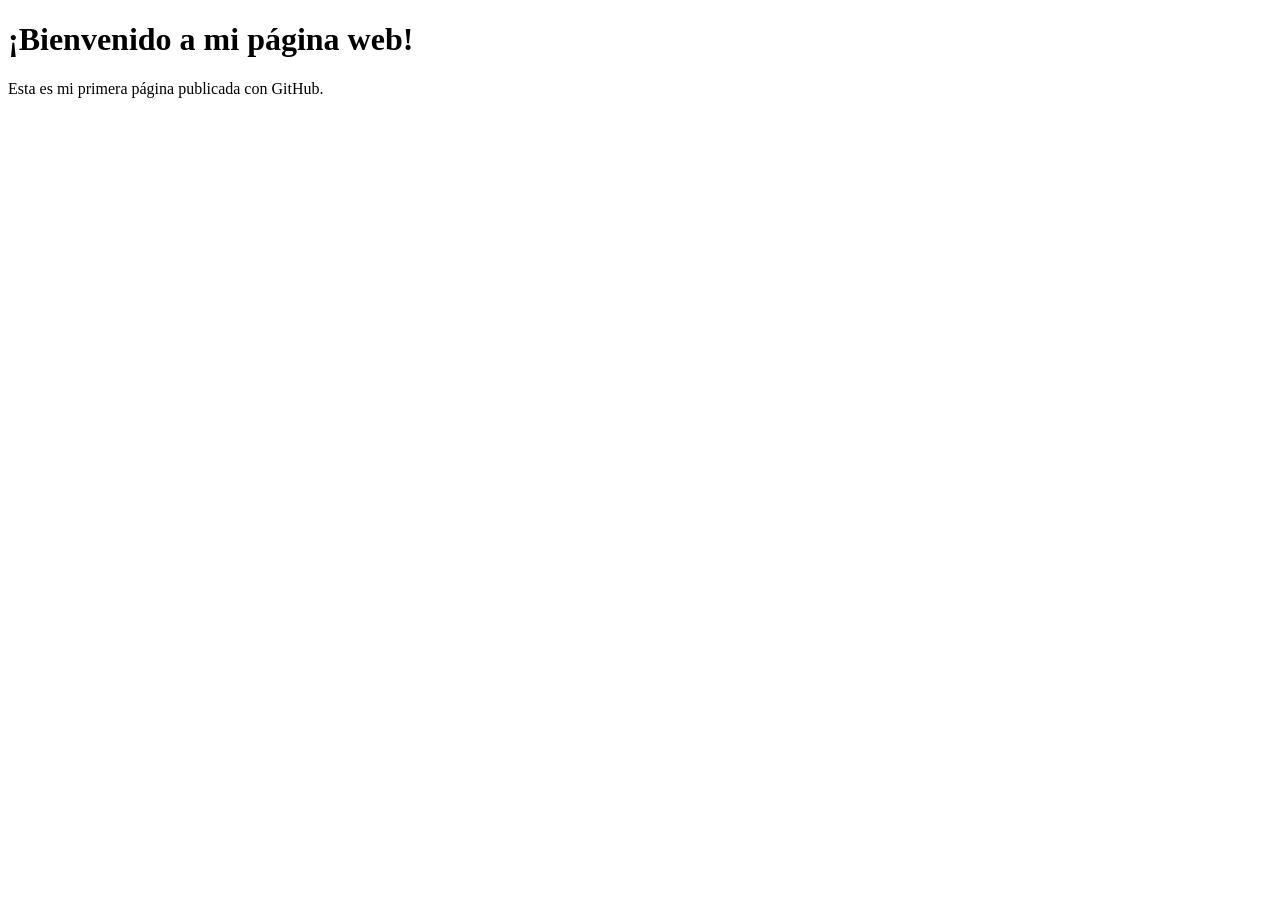
==== index.html @ 076866b1 "Rename Hi.html to index.html" ====
<!DOCTYPE html>
<html lang="es">
<head>
    <meta charset="UTF-8">
    <title>Mi primera web</title>
</head>
<body>
    <h1>¡Bienvenido a mi página web!</h1>
    <p>Esta es mi primera página publicada con GitHub.</p>
</body>
</html>
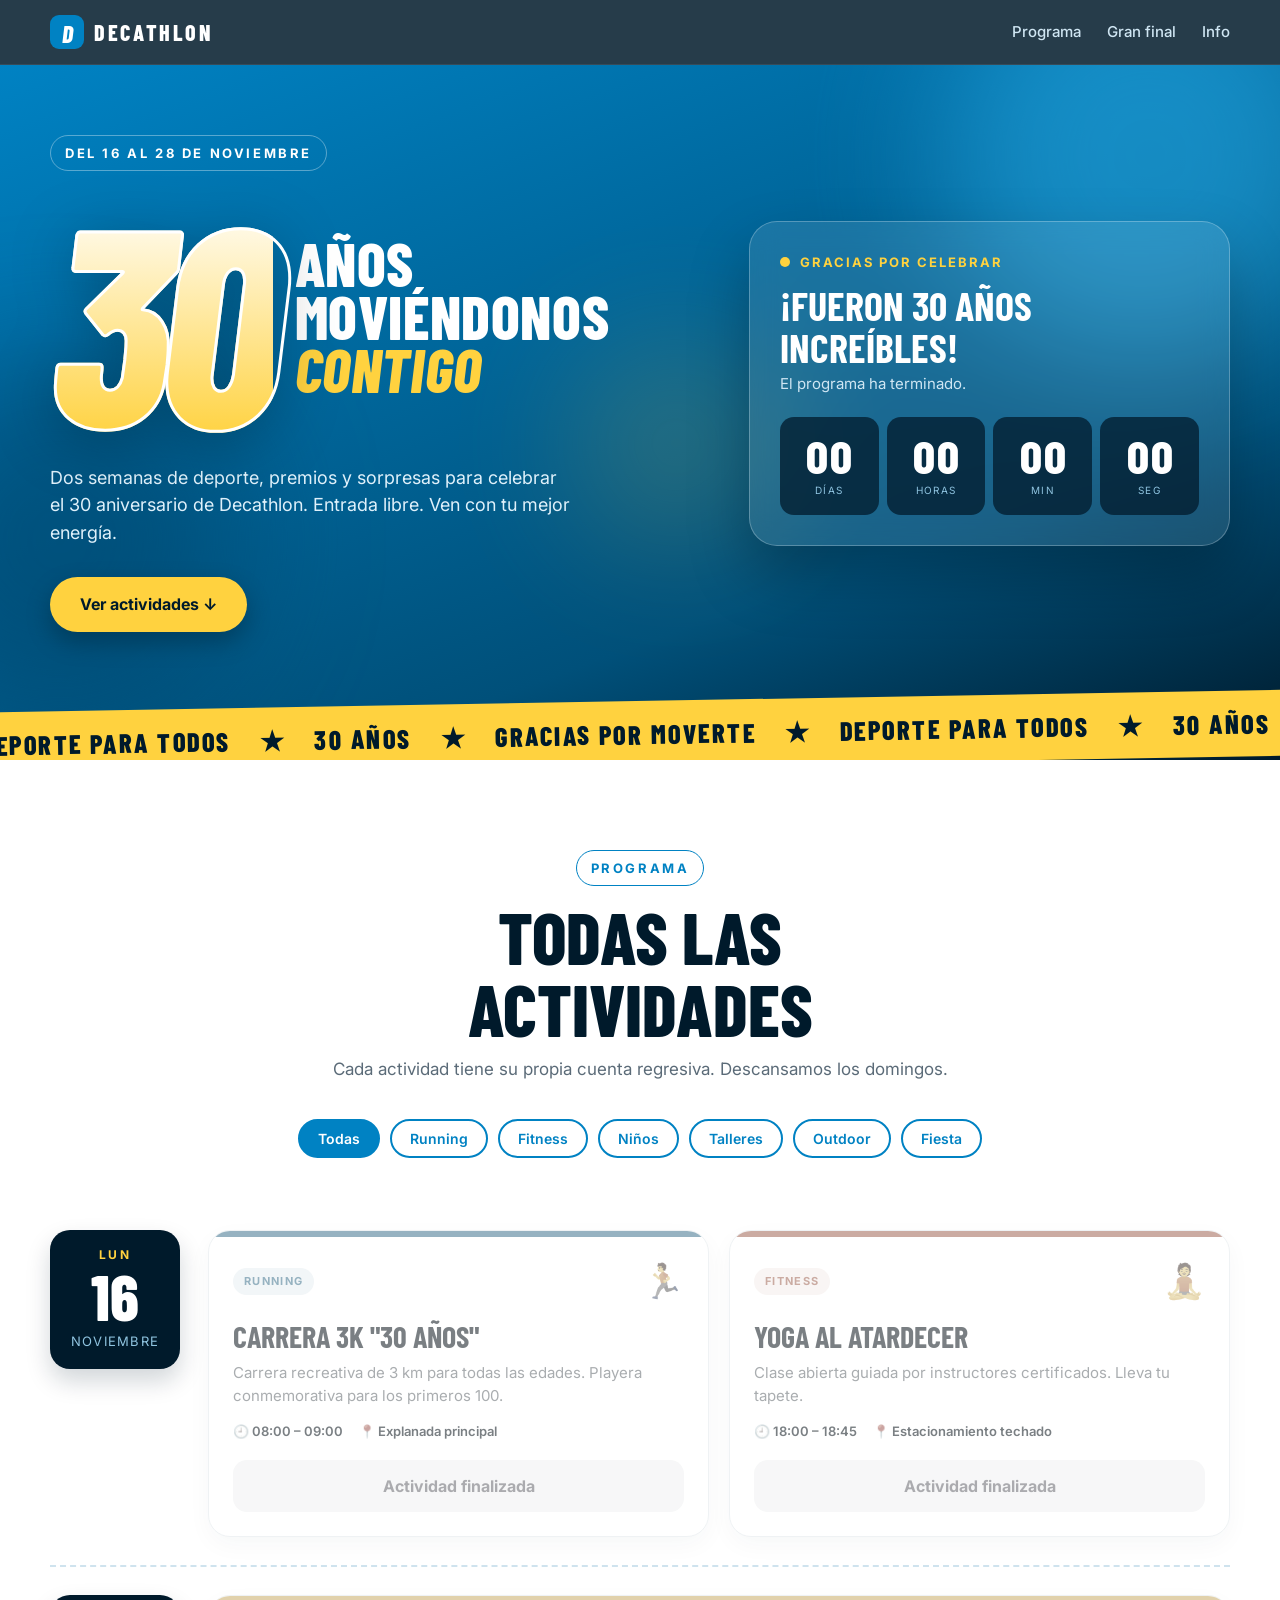
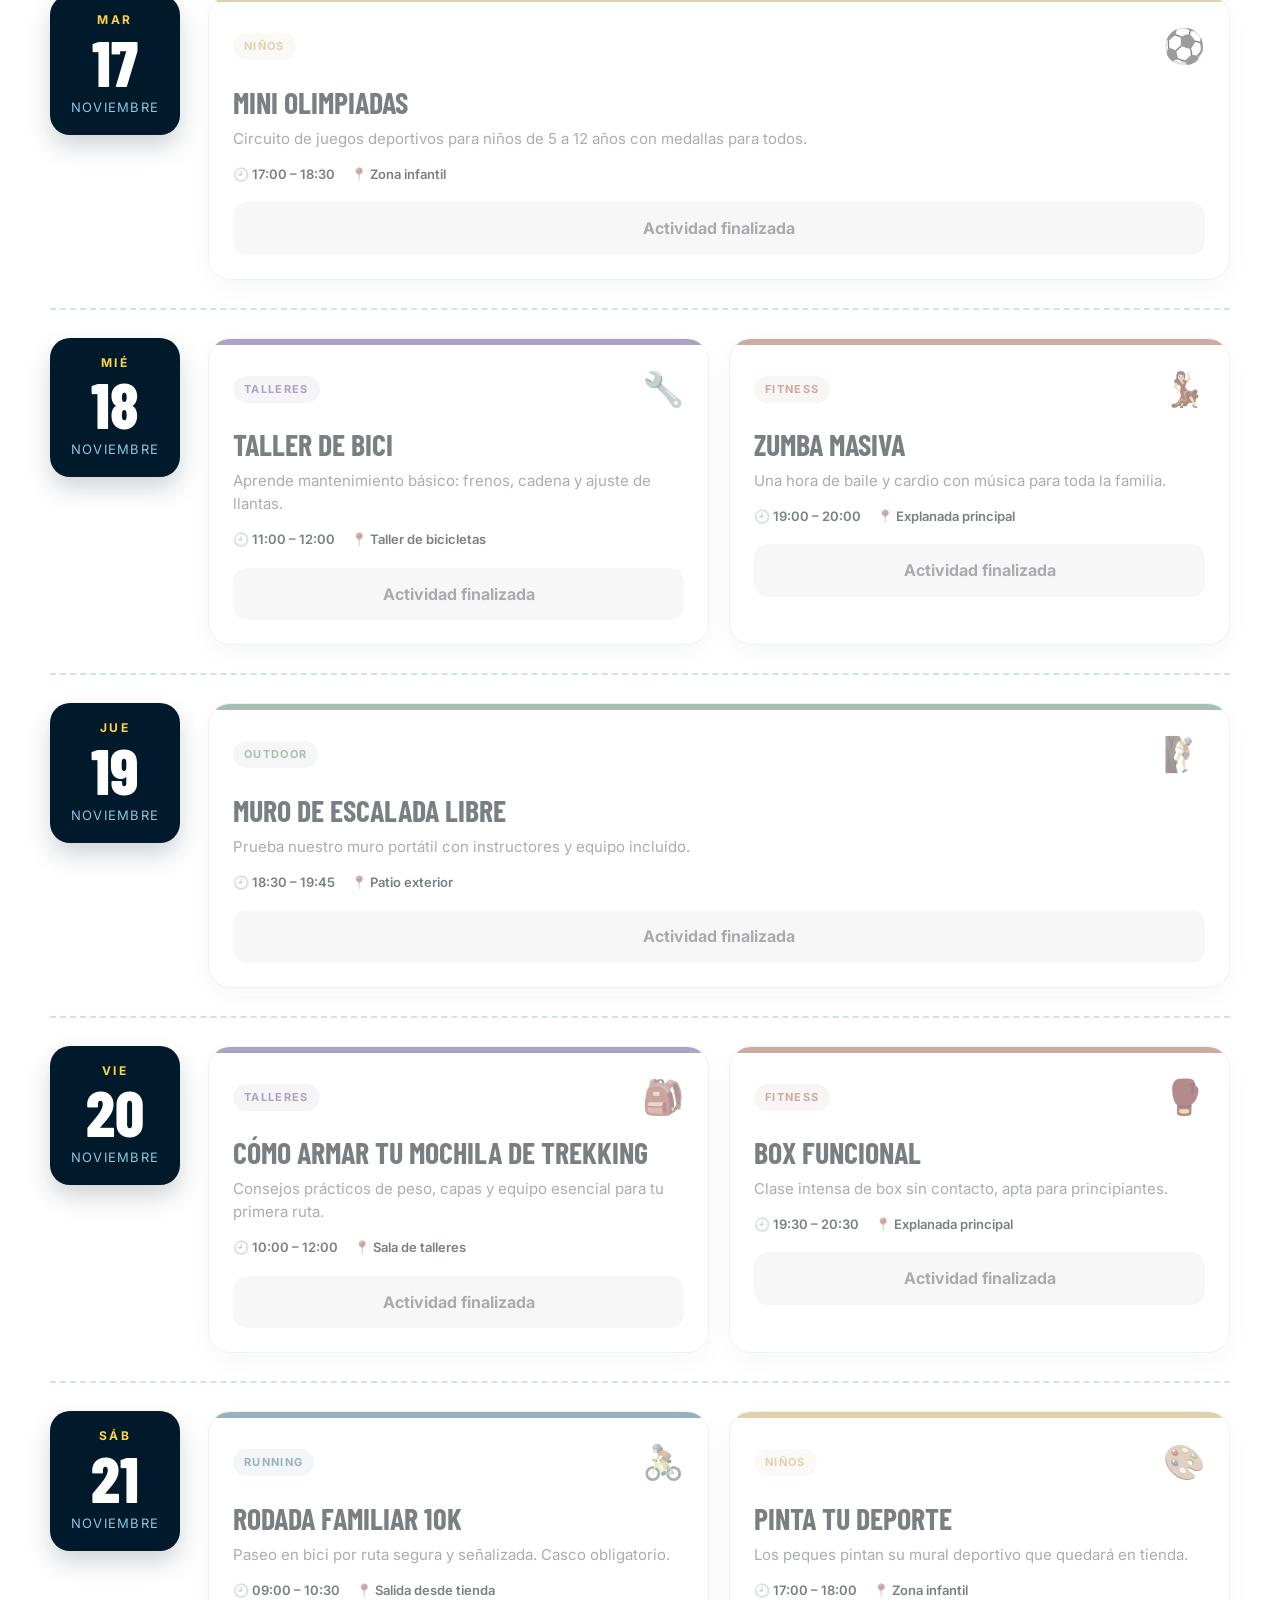
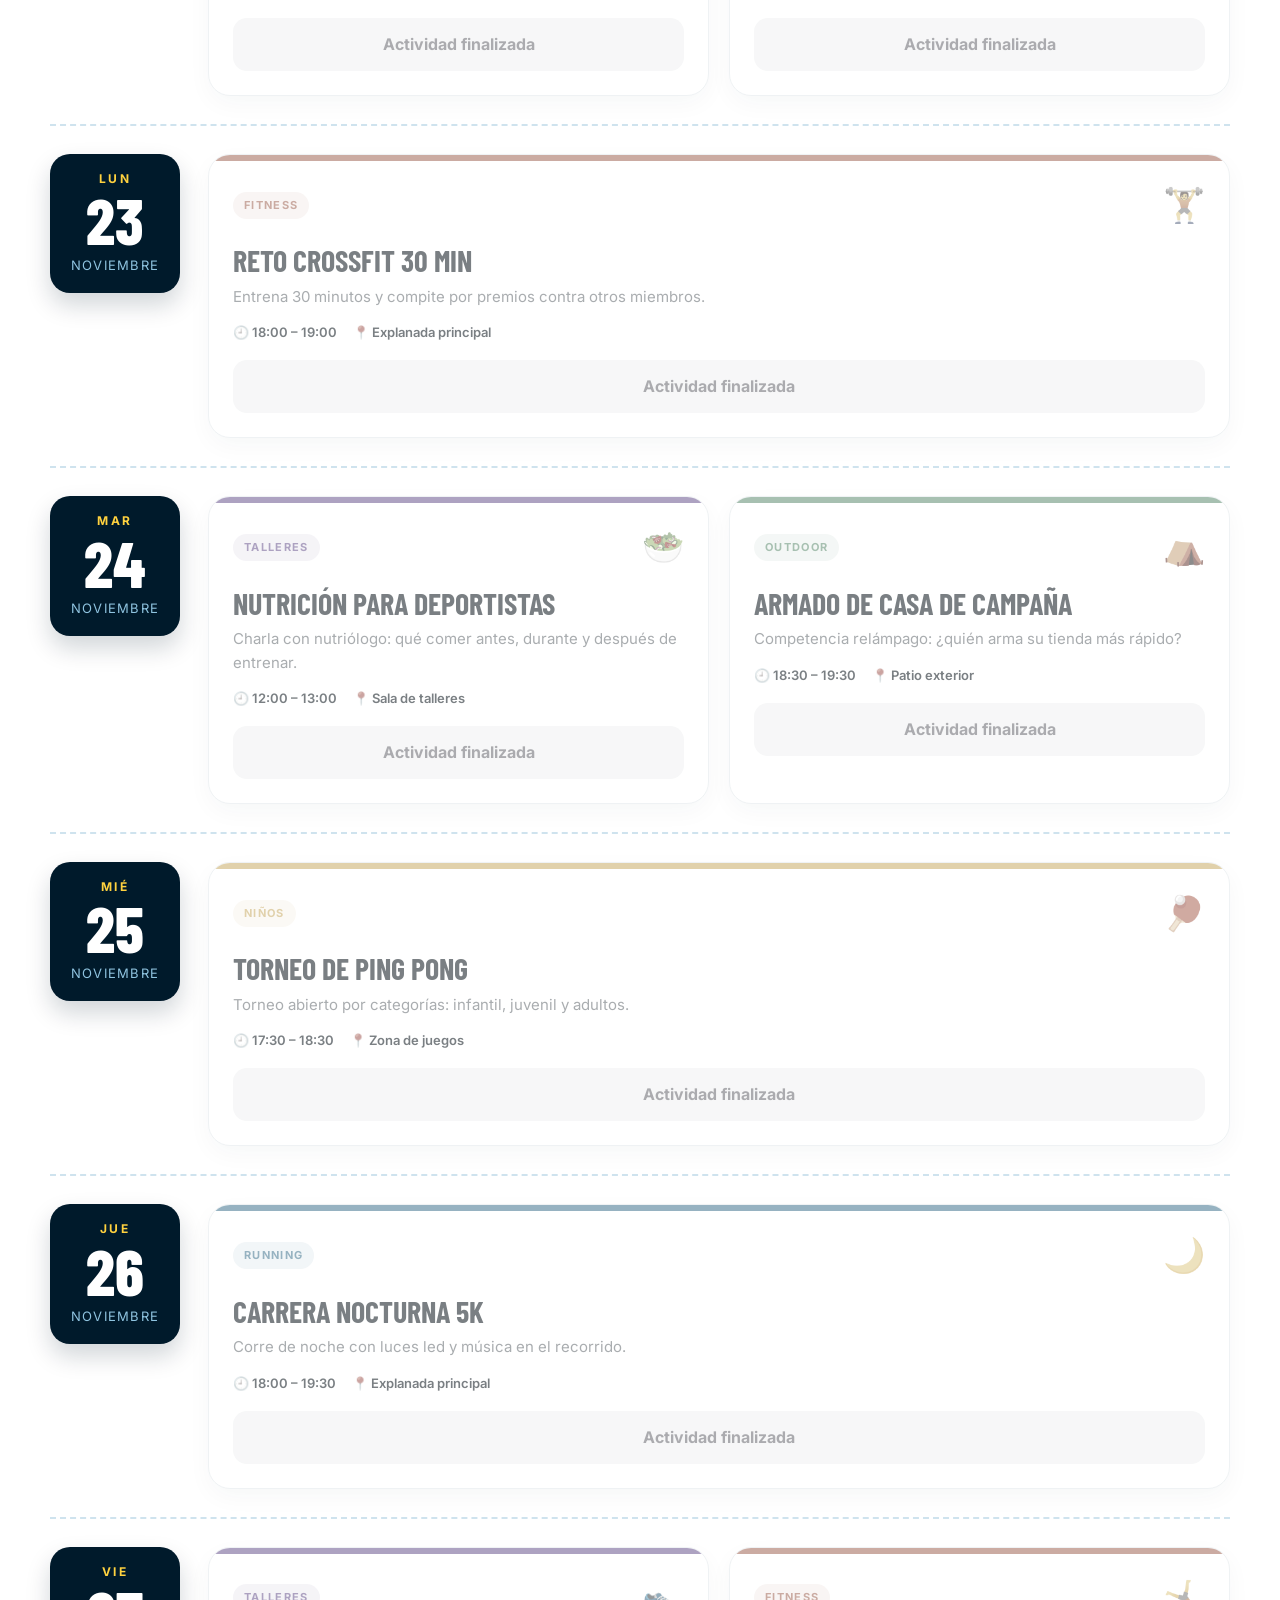
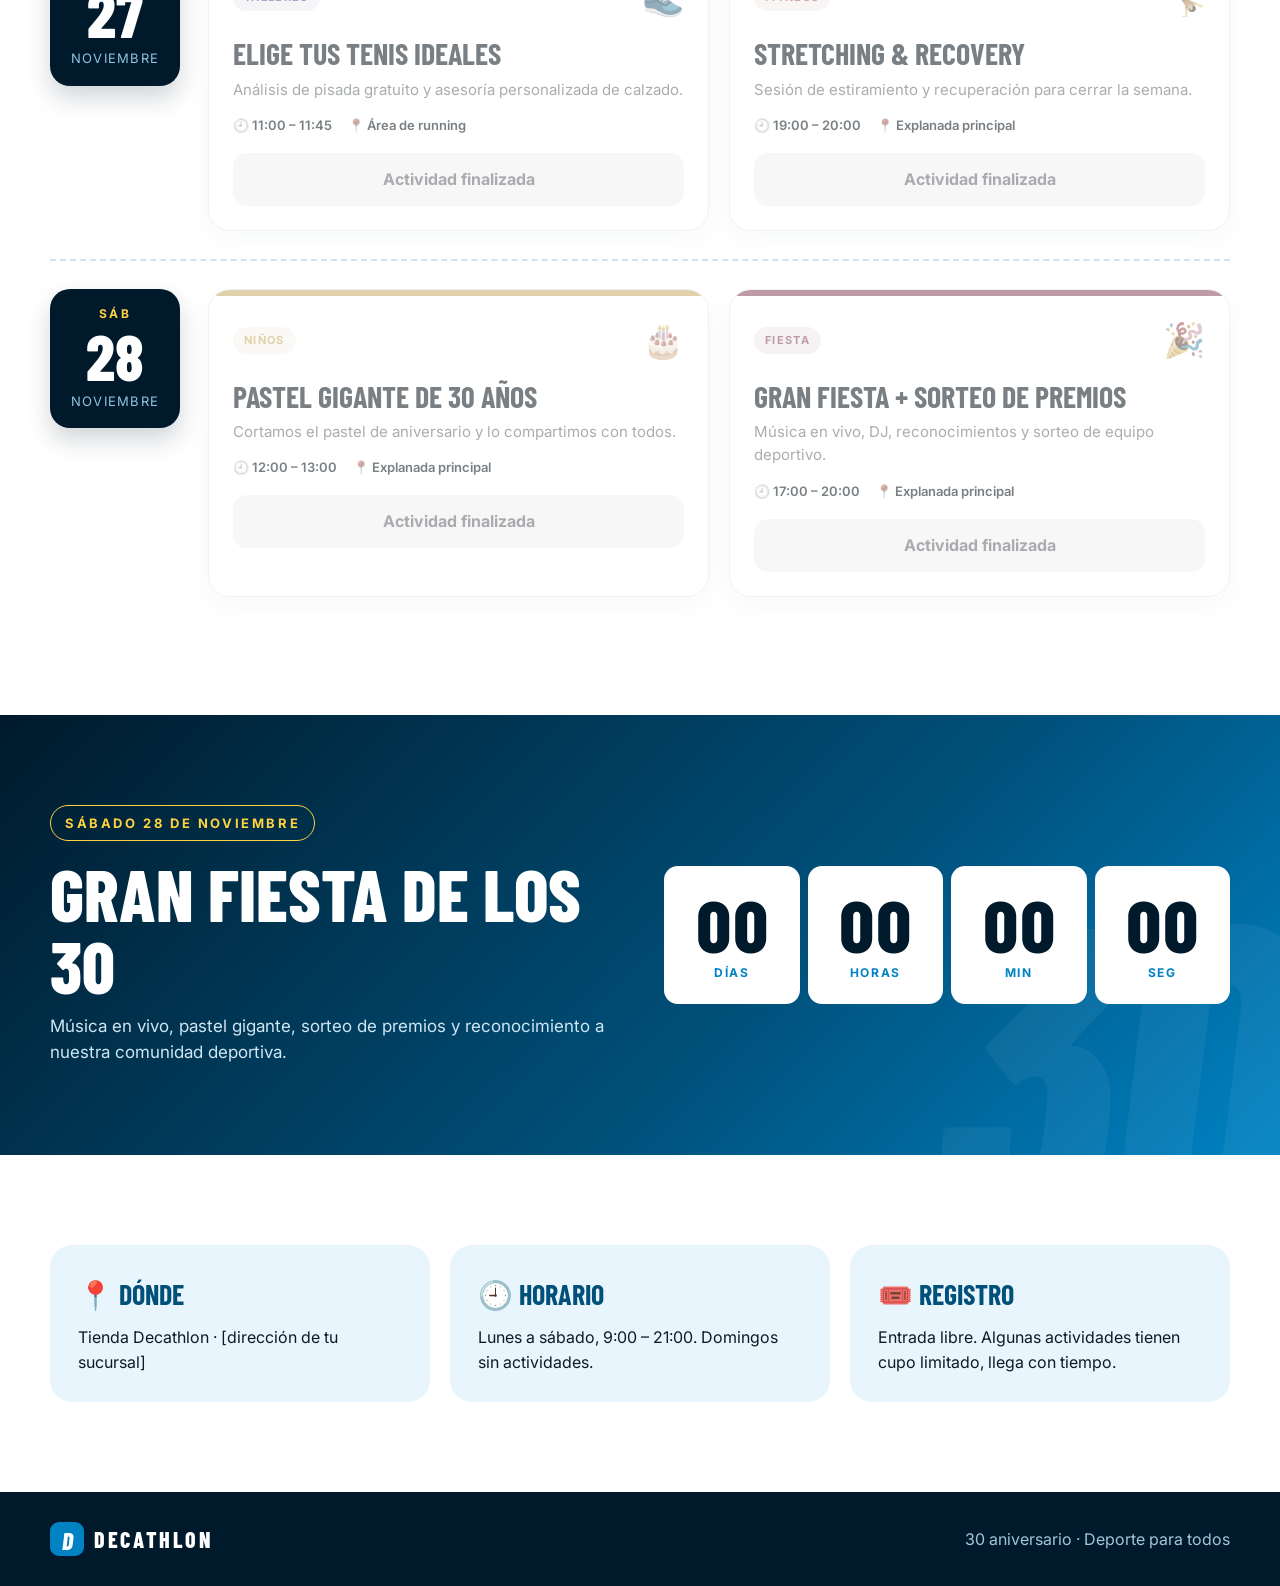
==== commit b7b3d5d4: "Add files via upload" ====
--- a/index.html
+++ b/index.html
@@ -1,11 +1,120 @@
-<!DOCTYPE html>
-<html lang="es">
-<head>
-    <meta charset="UTF-8">
-    <title>Mi primera web</title>
-</head>
-<body>
-    <h1>¡Bienvenido a mi página web!</h1>
-    <p>Esta es mi primera página publicada con GitHub.</p>
-</body>
-</html>
+<!doctype html>
+<html lang="es">
+<head>
+<meta charset="utf-8">
+<meta name="viewport" content="width=device-width, initial-scale=1">
+<title>30 Aniversario Decathlon · Programa de actividades</title>
+<meta name="description" content="Celebra con nosotros 30 años de deporte para todos. Consulta todas las actividades y su cuenta regresiva.">
+<link rel="preconnect" href="https://fonts.googleapis.com">
+<link rel="preconnect" href="https://fonts.gstatic.com" crossorigin>
+<link href="https://fonts.googleapis.com/css2?family=Barlow+Condensed:ital,wght@0,600;0,800;1,800&family=Inter:wght@400;500;600;700&display=swap" rel="stylesheet">
+<link rel="stylesheet" href="styles.css">
+</head>
+<body>
+
+<header class="nav">
+  <div class="wrap nav__in">
+    <a class="logo" href="#top" aria-label="Decathlon 30 años"><span class="logo__mark">D</span><span class="logo__txt">DECATHLON</span></a>
+    <nav class="nav__links">
+      <a href="#programa">Programa</a>
+      <a href="#final">Gran final</a>
+      <a href="#info">Info</a>
+    </nav>
+  </div>
+</header>
+
+<main id="top">
+  <section class="hero">
+    <div class="hero__bg" aria-hidden="true">
+      <span class="blob b1"></span><span class="blob b2"></span><span class="blob b3"></span>
+    </div>
+    <div class="wrap hero__in">
+      <div class="hero__copy">
+        <p class="eyebrow">Del 16 al 28 de noviembre</p>
+        <h1>
+          <span class="big30">30</span>
+          <span class="h1__txt">años<br>moviéndonos<br><em>contigo</em></span>
+        </h1>
+        <p class="lead">Dos semanas de deporte, premios y sorpresas para celebrar el 30 aniversario de Decathlon. Entrada libre. Ven con tu mejor energía.</p>
+        <a class="btn" href="#programa">Ver actividades ↓</a>
+      </div>
+
+      <aside class="next" aria-live="polite">
+        <p class="next__label"><span class="dot"></span><span id="nextLabel">Próxima actividad</span></p>
+        <h2 id="nextTitle">—</h2>
+        <p class="next__when" id="nextWhen"></p>
+        <div class="cd cd--lg" id="nextCd">
+          <div><b data-u="d">00</b><small>días</small></div>
+          <div><b data-u="h">00</b><small>horas</small></div>
+          <div><b data-u="m">00</b><small>min</small></div>
+          <div><b data-u="s">00</b><small>seg</small></div>
+        </div>
+      </aside>
+    </div>
+
+    <div class="marquee" aria-hidden="true">
+      <div class="marquee__track">
+        <span>DEPORTE PARA TODOS</span><span>★</span><span>30 AÑOS</span><span>★</span><span>GRACIAS POR MOVERTE</span><span>★</span>
+        <span>DEPORTE PARA TODOS</span><span>★</span><span>30 AÑOS</span><span>★</span><span>GRACIAS POR MOVERTE</span><span>★</span>
+      </div>
+    </div>
+  </section>
+
+  <section class="section" id="programa">
+    <div class="wrap">
+      <div class="section__head">
+        <p class="eyebrow eyebrow--blue">Programa</p>
+        <h2 class="title">Todas las actividades</h2>
+        <p class="sub">Cada actividad tiene su propia cuenta regresiva. Descansamos los domingos.</p>
+      </div>
+
+      <div class="filters" id="filters" role="tablist" aria-label="Filtrar por categoría"></div>
+
+      <div class="days" id="days"></div>
+    </div>
+  </section>
+
+  <section class="section final" id="final">
+    <div class="wrap final__in">
+      <div>
+        <p class="eyebrow">Sábado 28 de noviembre</p>
+        <h2 class="title title--light">Gran fiesta de los 30</h2>
+        <p class="sub sub--light">Música en vivo, pastel gigante, sorteo de premios y reconocimiento a nuestra comunidad deportiva.</p>
+      </div>
+      <div class="cd cd--xl" id="finalCd">
+        <div><b data-u="d">00</b><small>días</small></div>
+        <div><b data-u="h">00</b><small>horas</small></div>
+        <div><b data-u="m">00</b><small>min</small></div>
+        <div><b data-u="s">00</b><small>seg</small></div>
+      </div>
+    </div>
+  </section>
+
+  <section class="section" id="info">
+    <div class="wrap info">
+      <div class="info__card">
+        <h3>📍 Dónde</h3>
+        <p>Tienda Decathlon · [dirección de tu sucursal]</p>
+      </div>
+      <div class="info__card">
+        <h3>🕘 Horario</h3>
+        <p>Lunes a sábado, 9:00 – 21:00. Domingos sin actividades.</p>
+      </div>
+      <div class="info__card">
+        <h3>🎟️ Registro</h3>
+        <p>Entrada libre. Algunas actividades tienen cupo limitado, llega con tiempo.</p>
+      </div>
+    </div>
+  </section>
+</main>
+
+<footer class="foot">
+  <div class="wrap foot__in">
+    <span class="logo"><span class="logo__mark">D</span><span class="logo__txt">DECATHLON</span></span>
+    <p>30 aniversario · Deporte para todos</p>
+  </div>
+</footer>
+
+<script src="script.js"></script>
+</body>
+</html>
--- a/styles.css
+++ b/styles.css
@@ -0,0 +1,148 @@
+:root{
+  --blue:#0082C3;
+  --blue-d:#00507a;
+  --navy:#001a2b;
+  --ink:#0d1b26;
+  --sky:#e8f5fc;
+  --white:#fff;
+  --gold:#ffd23f;
+  --muted:#5b6b78;
+  --radius:22px;
+  --font-d:'Barlow Condensed',Impact,sans-serif;
+  --font-b:'Inter',system-ui,sans-serif;
+}
+*{box-sizing:border-box;margin:0;padding:0}
+html{scroll-behavior:smooth}
+body{font-family:var(--font-b);color:var(--ink);background:#fff;line-height:1.55;-webkit-font-smoothing:antialiased}
+.wrap{width:min(1180px,100% - 32px);margin-inline:auto}
+a{color:inherit;text-decoration:none}
+
+/* NAV */
+.nav{position:sticky;top:0;z-index:50;background:rgba(0,26,43,.85);backdrop-filter:blur(12px);border-bottom:1px solid rgba(255,255,255,.08)}
+.nav__in{display:flex;align-items:center;justify-content:space-between;height:64px}
+.logo{display:inline-flex;align-items:center;gap:10px;color:#fff}
+.logo__mark{display:grid;place-items:center;width:34px;height:34px;border-radius:9px;background:var(--blue);font-family:var(--font-d);font-weight:800;font-size:24px;font-style:italic}
+.logo__txt{font-family:var(--font-d);font-weight:800;font-size:22px;letter-spacing:.12em}
+.nav__links{display:flex;gap:26px}
+.nav__links a{color:#cfe6f3;font-weight:500;font-size:15px;transition:.2s}
+.nav__links a:hover{color:#fff}
+
+/* HERO */
+.hero{position:relative;background:linear-gradient(160deg,var(--blue) 0%,var(--blue-d) 70%,var(--navy) 100%);color:#fff;overflow:hidden;padding:70px 0 0}
+.hero__bg .blob{position:absolute;border-radius:50%;filter:blur(70px);opacity:.5}
+.b1{width:420px;height:420px;background:#2bb4f0;top:-120px;right:-80px}
+.b2{width:360px;height:360px;background:#003f63;bottom:40px;left:-120px}
+.b3{width:200px;height:200px;background:var(--gold);opacity:.18!important;top:40%;left:45%}
+.hero__in{position:relative;display:grid;grid-template-columns:1.15fr .85fr;gap:48px;align-items:center;padding-bottom:70px}
+.eyebrow{display:inline-block;font-weight:700;font-size:13px;letter-spacing:.2em;text-transform:uppercase;padding:7px 14px;border:1px solid rgba(255,255,255,.35);border-radius:99px;margin-bottom:22px}
+.eyebrow--blue{color:var(--blue);border-color:var(--blue)}
+h1{display:flex;align-items:center;gap:22px;font-family:var(--font-d);line-height:.88;margin-bottom:24px}
+.big30{font-size:clamp(150px,22vw,280px);font-weight:800;font-style:italic;letter-spacing:-.04em;color:transparent;-webkit-text-stroke:3px #fff;background:linear-gradient(180deg,#fff,var(--gold));-webkit-background-clip:text;background-clip:text;filter:drop-shadow(0 10px 30px rgba(0,0,0,.25))}
+.h1__txt{font-size:clamp(34px,5vw,60px);font-weight:800;text-transform:uppercase;letter-spacing:.01em}
+.h1__txt em{color:var(--gold);font-style:italic}
+.lead{max-width:520px;font-size:18px;color:#dff1fb;margin-bottom:30px}
+.btn{display:inline-block;background:var(--gold);color:var(--navy);font-weight:700;padding:15px 30px;border-radius:99px;box-shadow:0 10px 25px rgba(0,0,0,.25);transition:transform .2s,box-shadow .2s}
+.btn:hover{transform:translateY(-3px);box-shadow:0 16px 30px rgba(0,0,0,.3)}
+
+/* NEXT CARD */
+.next{background:rgba(255,255,255,.1);border:1px solid rgba(255,255,255,.25);backdrop-filter:blur(14px);border-radius:28px;padding:30px;box-shadow:0 30px 60px rgba(0,0,0,.25)}
+.next__label{display:flex;align-items:center;gap:10px;font-weight:700;font-size:13px;letter-spacing:.15em;text-transform:uppercase;color:var(--gold)}
+.dot{width:10px;height:10px;border-radius:50%;background:var(--gold);animation:pulse 1.6s infinite}
+@keyframes pulse{0%{box-shadow:0 0 0 0 rgba(255,210,63,.7)}100%{box-shadow:0 0 0 14px rgba(255,210,63,0)}}
+.next h2{font-family:var(--font-d);font-size:40px;line-height:1.05;margin:12px 0 4px;text-transform:uppercase}
+.next__when{color:#cfe6f3;margin-bottom:22px;font-size:15px}
+
+/* COUNTDOWN */
+.cd{display:grid;grid-template-columns:repeat(4,1fr);gap:8px}
+.cd>div{display:flex;flex-direction:column;align-items:center;background:var(--navy);color:#fff;border-radius:14px;padding:10px 4px}
+.cd b{font-family:var(--font-d);font-size:30px;font-weight:800;line-height:1;font-variant-numeric:tabular-nums}
+.cd small{font-size:10px;letter-spacing:.14em;text-transform:uppercase;color:#8fc4e0;margin-top:4px}
+.cd--lg b{font-size:46px}
+.cd--lg>div{padding:16px 4px;background:rgba(0,26,43,.75)}
+.cd--xl>div{padding:22px 6px;background:#fff;color:var(--navy)}
+.cd--xl b{font-size:clamp(40px,6vw,72px)}
+.cd--xl small{color:var(--blue);font-weight:700;font-size:12px}
+
+/* MARQUEE */
+.marquee{background:var(--gold);color:var(--navy);overflow:hidden;white-space:nowrap;transform:rotate(-1deg) scale(1.03);margin-bottom:-6px}
+.marquee__track{display:inline-flex;gap:28px;padding:12px 0;font-family:var(--font-d);font-weight:800;font-size:26px;letter-spacing:.08em;animation:slide 26s linear infinite}
+@keyframes slide{to{transform:translateX(-50%)}}
+
+/* SECTIONS */
+.section{padding:90px 0}
+.section__head{text-align:center;max-width:640px;margin:0 auto 36px}
+.section__head .eyebrow{margin-bottom:14px}
+.title{font-family:var(--font-d);font-size:clamp(44px,6vw,72px);line-height:1;text-transform:uppercase;color:var(--navy);font-weight:800}
+.title--light{color:#fff}
+.sub{color:var(--muted);margin-top:12px;font-size:17px}
+.sub--light{color:#cfe6f3}
+
+/* FILTERS */
+.filters{display:flex;flex-wrap:wrap;gap:10px;justify-content:center;margin-bottom:44px}
+.chip{border:2px solid var(--blue);background:transparent;color:var(--blue);font:600 14px var(--font-b);padding:9px 18px;border-radius:99px;cursor:pointer;transition:.2s}
+.chip:hover{background:var(--sky)}
+.chip.on{background:var(--blue);color:#fff}
+
+/* DAYS */
+.day{display:grid;grid-template-columns:130px 1fr;gap:28px;padding:28px 0;border-top:2px dashed #cfe3ee}
+.day:first-child{border-top:0}
+.day__date{position:sticky;top:84px;align-self:start;text-align:center;background:var(--navy);color:#fff;border-radius:20px;padding:16px 8px;box-shadow:0 12px 24px rgba(0,26,43,.18)}
+.day__date small{display:block;font-size:12px;letter-spacing:.2em;text-transform:uppercase;color:var(--gold);font-weight:700}
+.day__date b{display:block;font-family:var(--font-d);font-size:64px;line-height:1;font-weight:800}
+.day__date span{font-size:13px;color:#8fc4e0;text-transform:uppercase;letter-spacing:.1em}
+.day.today .day__date{background:var(--blue)}
+.day__list{display:grid;grid-template-columns:repeat(auto-fit,minmax(300px,1fr));gap:20px}
+
+/* CARD */
+.card{position:relative;background:#fff;border:1px solid #dbe9f1;border-radius:var(--radius);padding:24px;box-shadow:0 8px 24px rgba(0,60,100,.07);transition:transform .25s,box-shadow .25s;overflow:hidden}
+.card::before{content:"";position:absolute;inset:0 0 auto 0;height:6px;background:var(--c,var(--blue))}
+.card:hover{transform:translateY(-6px);box-shadow:0 20px 40px rgba(0,60,100,.15)}
+.card__top{display:flex;align-items:center;justify-content:space-between;margin-bottom:14px}
+.tag{font-size:11px;font-weight:700;letter-spacing:.12em;text-transform:uppercase;color:var(--c,var(--blue));background:color-mix(in srgb,var(--c,var(--blue)) 12%,#fff);padding:5px 11px;border-radius:99px}
+.ico{font-size:34px}
+.card h3{font-family:var(--font-d);font-size:30px;line-height:1.05;text-transform:uppercase;color:var(--navy);margin-bottom:8px}
+.card p{color:var(--muted);font-size:15px;margin-bottom:14px}
+.meta{display:flex;flex-wrap:wrap;gap:6px 16px;font-size:13px;font-weight:600;color:var(--navy);margin-bottom:18px}
+.card .cd>div{background:var(--sky);color:var(--navy)}
+.card .cd small{color:var(--blue)}
+.card .cd b{font-size:26px}
+.state{display:none;text-align:center;font-weight:700;padding:14px;border-radius:14px}
+.card.live .cd,.card.done .cd{display:none}
+.card.live .state,.card.done .state{display:block}
+.card.live .state{background:#e6f9ec;color:#128a3c}
+.card.live .state::before{content:"● "}
+.card.done{opacity:.55;filter:grayscale(.6)}
+.card.done .state{background:#eef1f3;color:#667}
+.card.hide,.day.hide{display:none}
+
+/* FINAL */
+.final{background:linear-gradient(135deg,var(--navy),var(--blue-d) 60%,var(--blue));position:relative;overflow:hidden}
+.final::after{content:"30";position:absolute;right:-20px;bottom:-110px;font-family:var(--font-d);font-style:italic;font-weight:800;font-size:420px;line-height:1;color:rgba(255,255,255,.05);pointer-events:none}
+.final__in{position:relative;display:grid;grid-template-columns:1fr 1fr;gap:48px;align-items:center;z-index:1}
+.final .eyebrow{color:var(--gold);border-color:var(--gold);margin-bottom:16px}
+
+/* INFO */
+.info{display:grid;grid-template-columns:repeat(auto-fit,minmax(260px,1fr));gap:20px}
+.info__card{background:var(--sky);border-radius:var(--radius);padding:28px}
+.info__card h3{font-family:var(--font-d);font-size:28px;text-transform:uppercase;color:var(--blue-d);margin-bottom:8px}
+.info__card p{color:var(--ink)}
+
+/* FOOT */
+.foot{background:var(--navy);color:#9fc6dc;padding:30px 0}
+.foot__in{display:flex;flex-wrap:wrap;gap:12px;justify-content:space-between;align-items:center}
+
+/* RESPONSIVE */
+@media (max-width:900px){
+  .hero__in,.final__in{grid-template-columns:1fr}
+  .nav__links{display:none}
+  .day{grid-template-columns:1fr;gap:16px}
+  .day__date{position:static;display:flex;align-items:center;justify-content:center;gap:14px;padding:10px}
+  .day__date b{font-size:40px}
+  h1{flex-direction:column;align-items:flex-start;gap:8px}
+}
+@media (max-width:480px){
+  .day__list{grid-template-columns:1fr}
+  .next h2{font-size:32px}
+  .cd--lg b{font-size:36px}
+}
+@media (prefers-reduced-motion:reduce){*{animation:none!important;transition:none!important}}
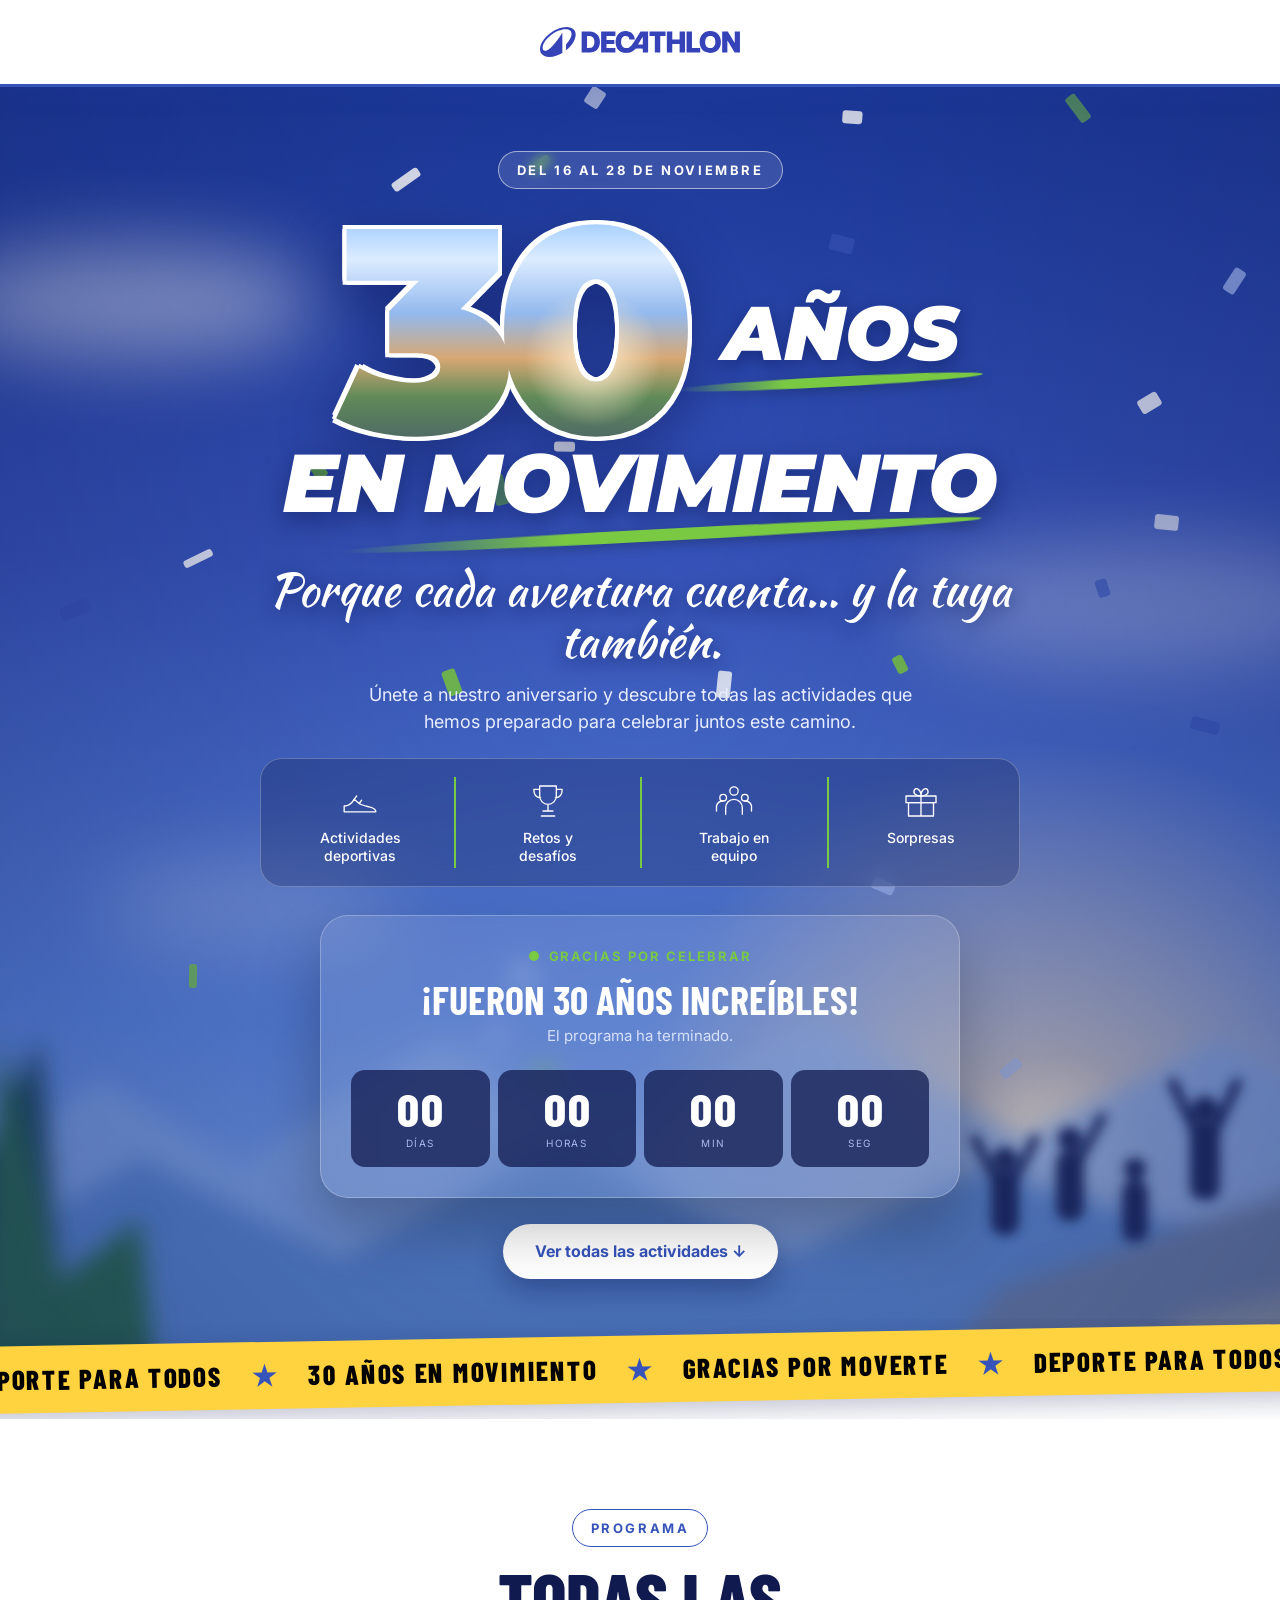
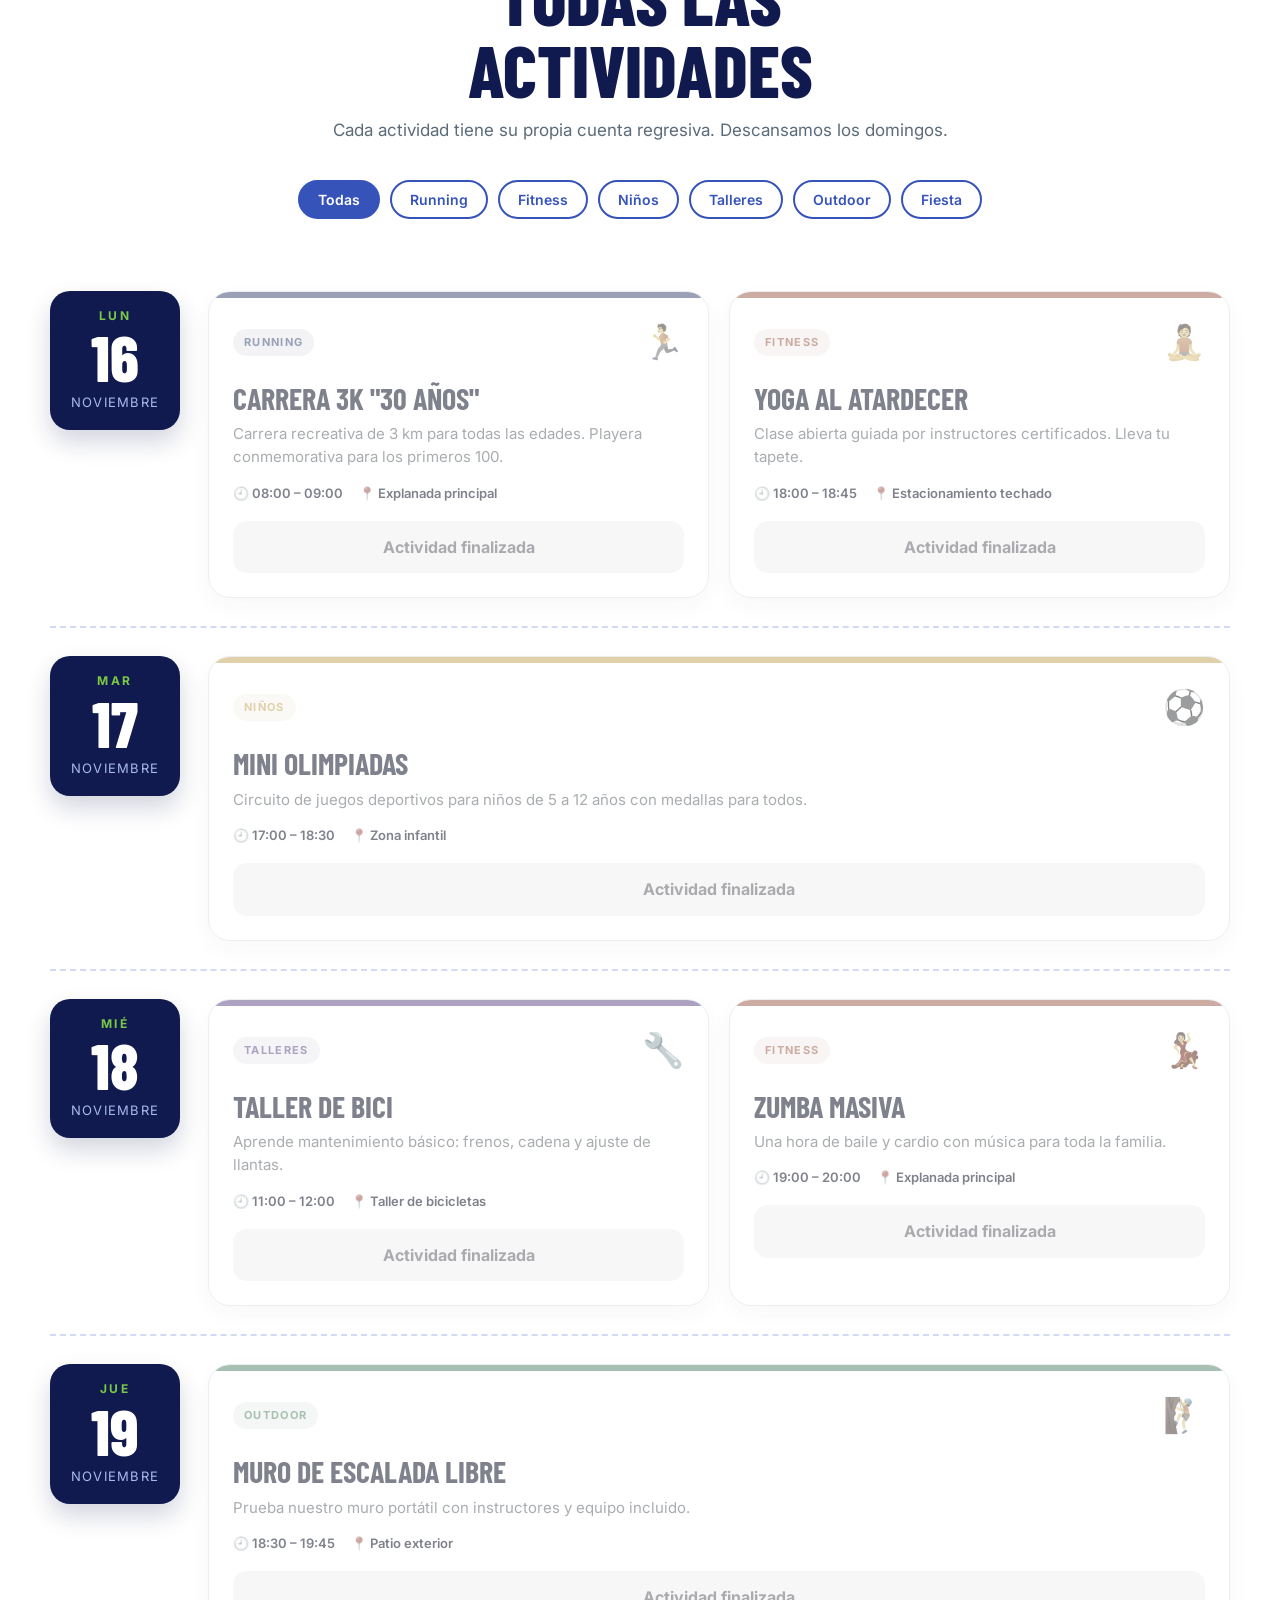
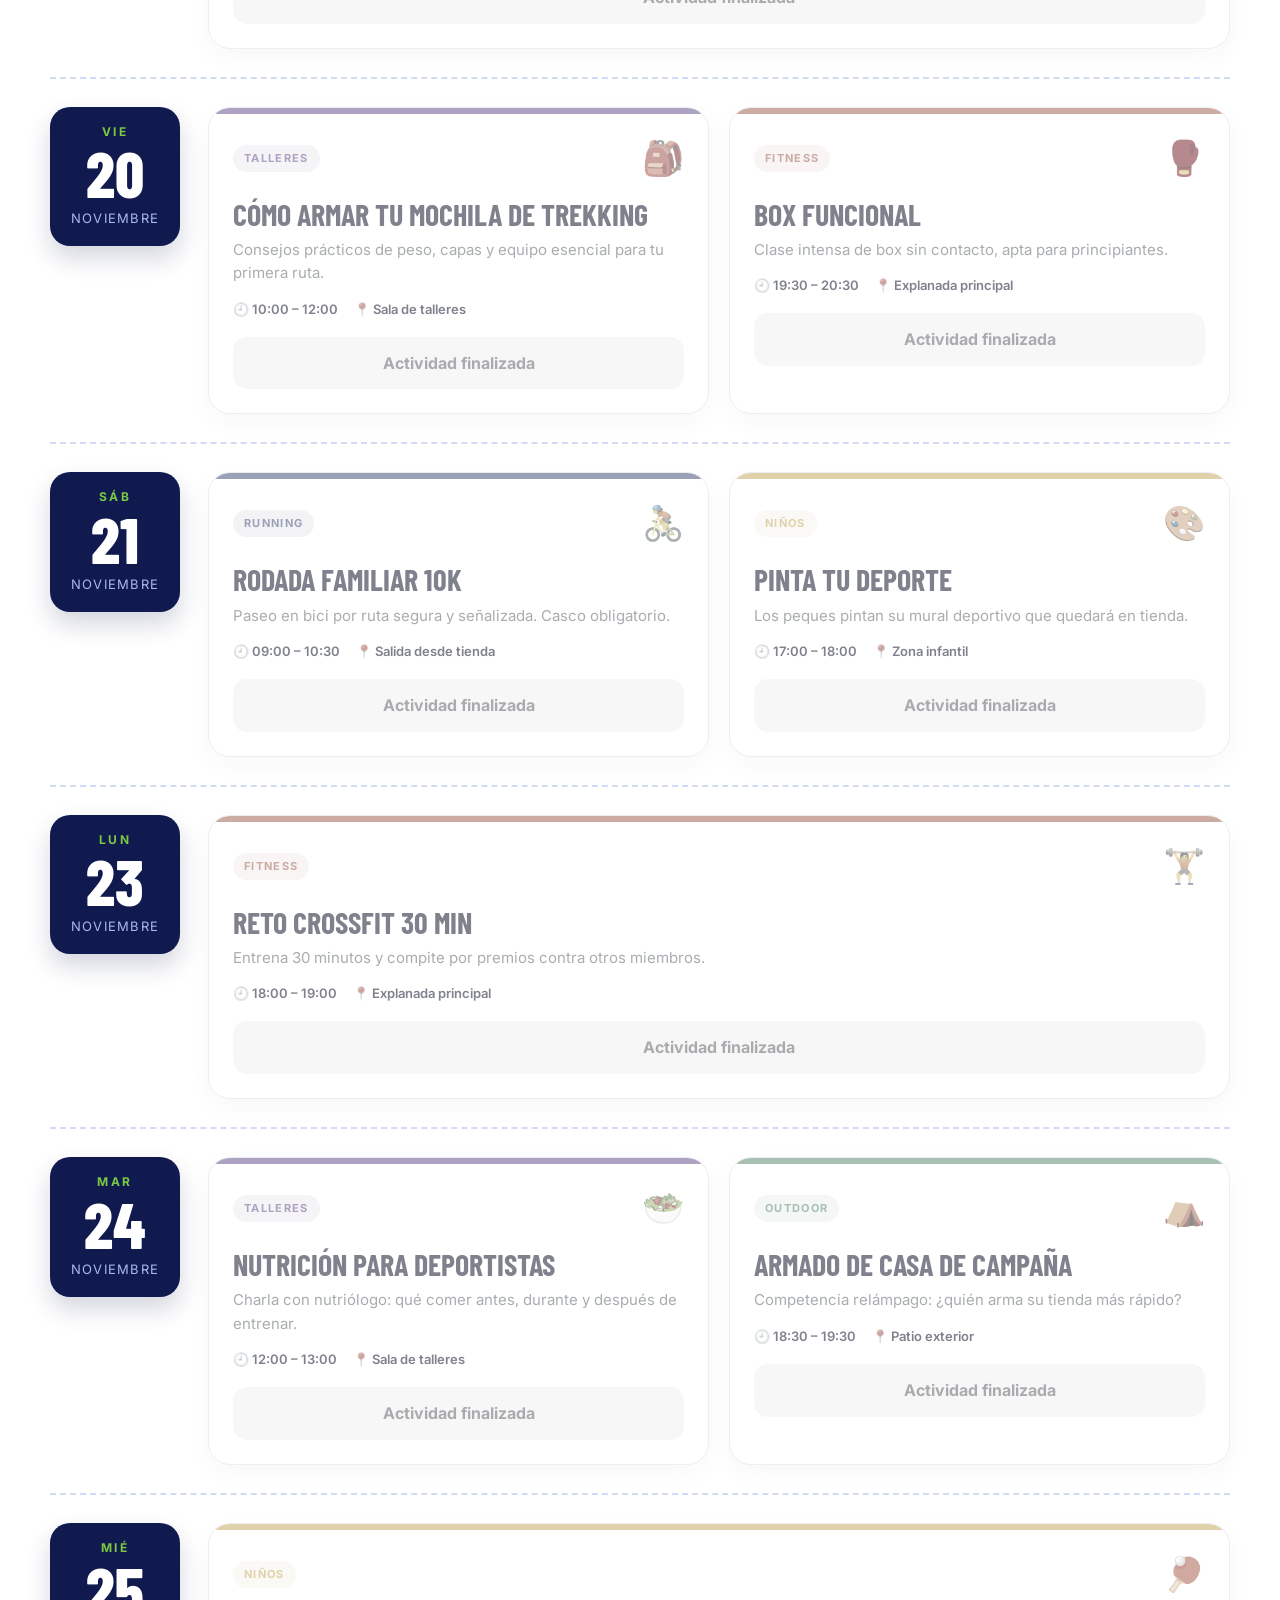
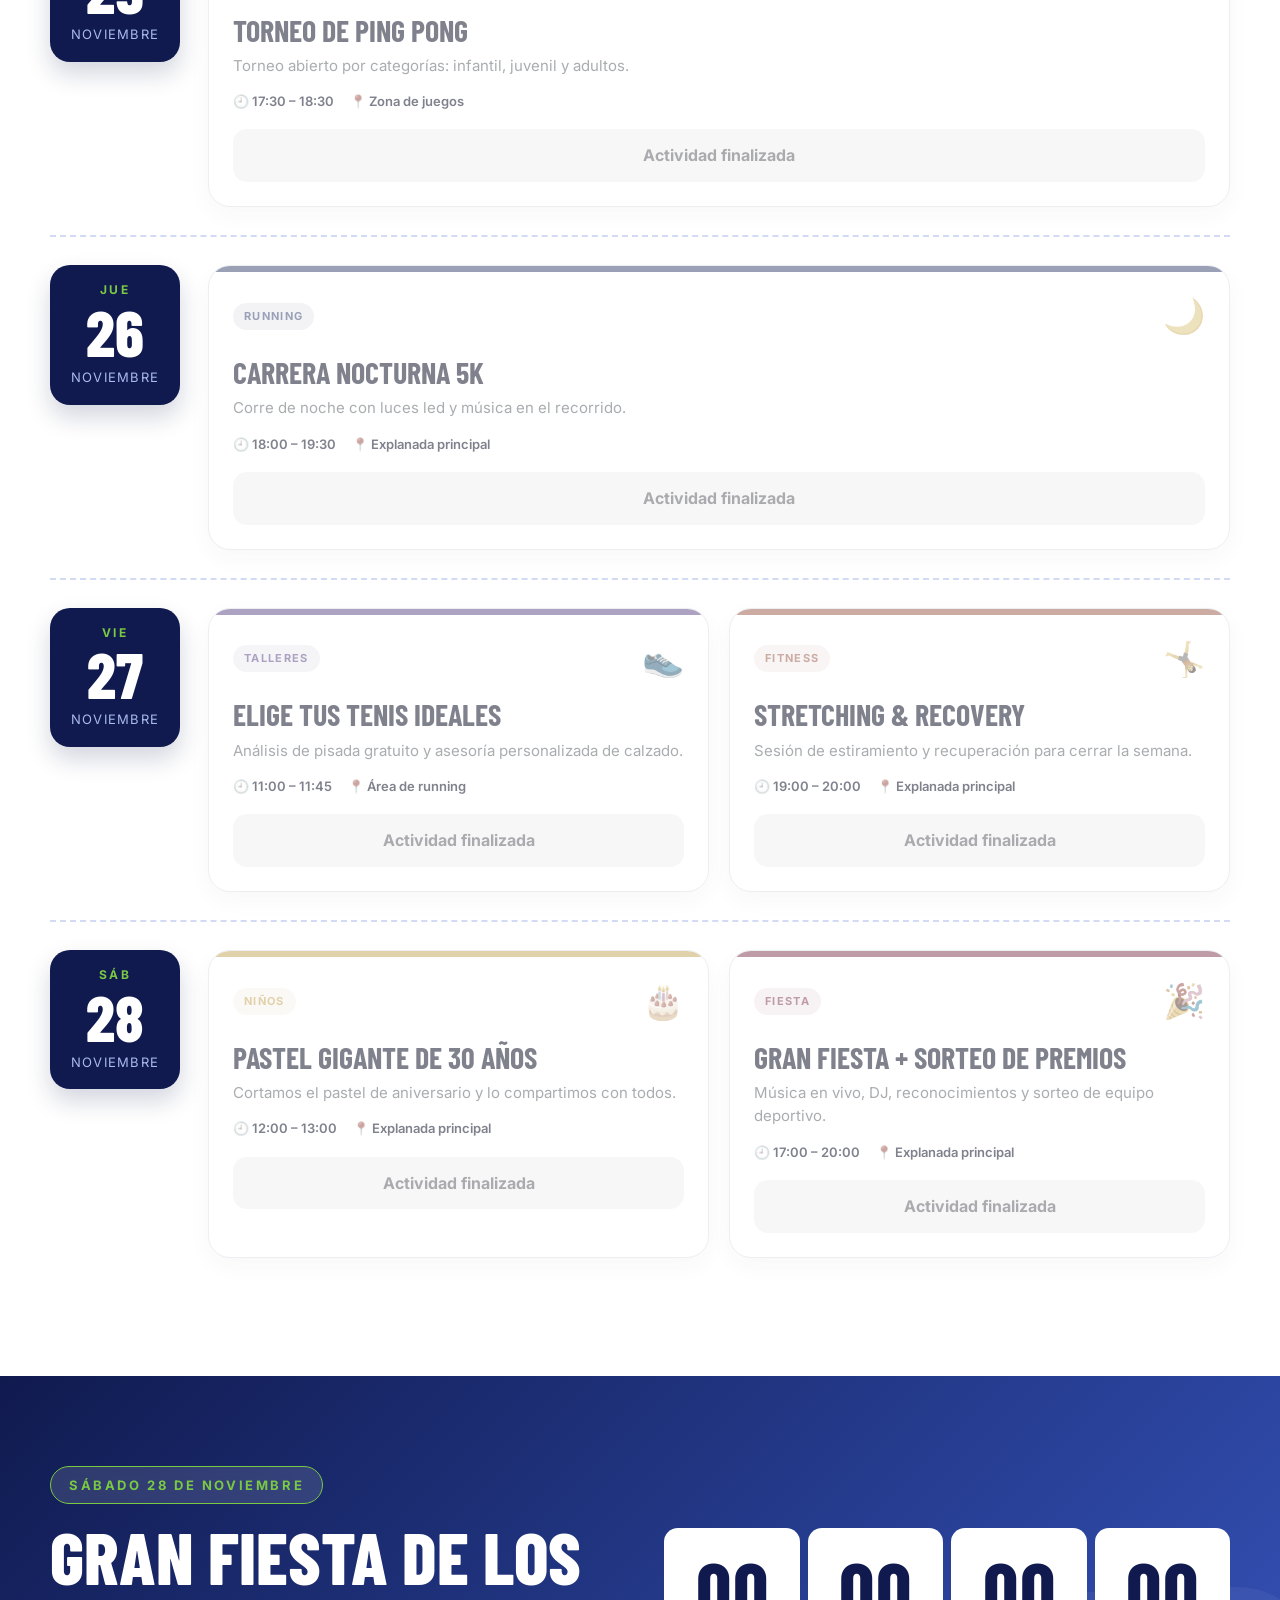
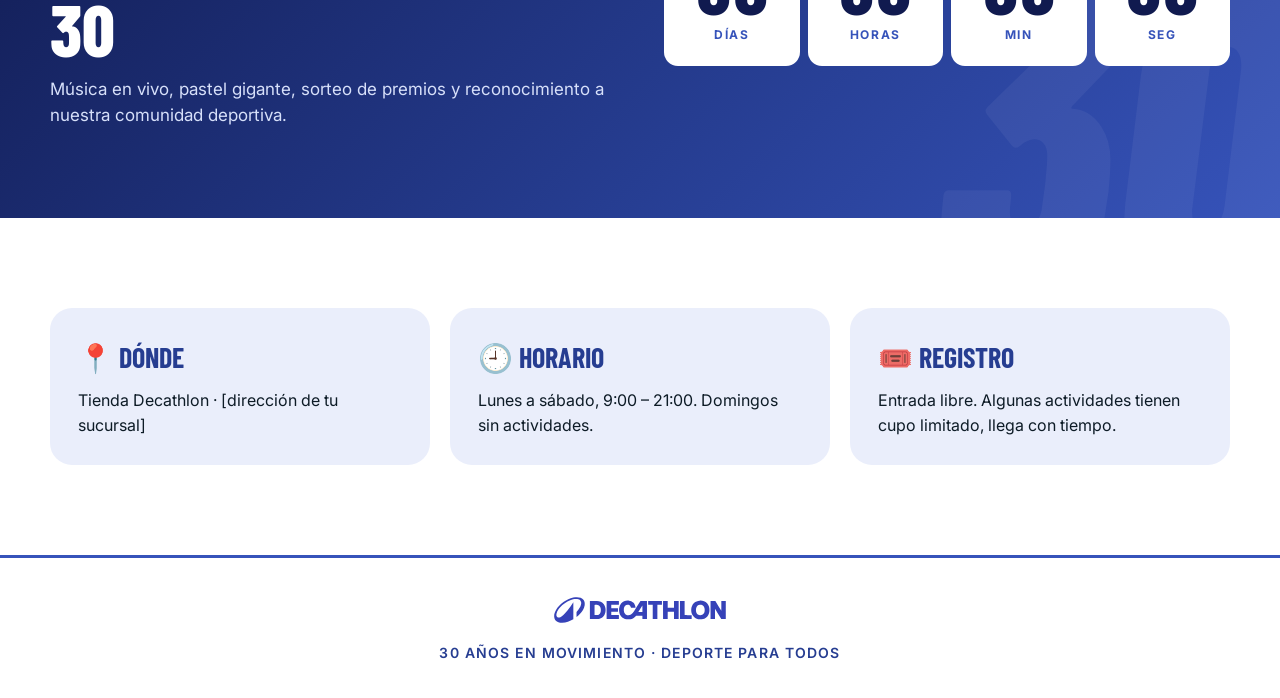
==== commit 4300dcf8: "Add files via upload" ====
--- a/index.html
+++ b/index.html
@@ -1,120 +1,150 @@
-<!doctype html>
-<html lang="es">
-<head>
-<meta charset="utf-8">
-<meta name="viewport" content="width=device-width, initial-scale=1">
-<title>30 Aniversario Decathlon · Programa de actividades</title>
-<meta name="description" content="Celebra con nosotros 30 años de deporte para todos. Consulta todas las actividades y su cuenta regresiva.">
-<link rel="preconnect" href="https://fonts.googleapis.com">
-<link rel="preconnect" href="https://fonts.gstatic.com" crossorigin>
-<link href="https://fonts.googleapis.com/css2?family=Barlow+Condensed:ital,wght@0,600;0,800;1,800&family=Inter:wght@400;500;600;700&display=swap" rel="stylesheet">
-<link rel="stylesheet" href="styles.css">
-</head>
-<body>
-
-<header class="nav">
-  <div class="wrap nav__in">
-    <a class="logo" href="#top" aria-label="Decathlon 30 años"><span class="logo__mark">D</span><span class="logo__txt">DECATHLON</span></a>
-    <nav class="nav__links">
-      <a href="#programa">Programa</a>
-      <a href="#final">Gran final</a>
-      <a href="#info">Info</a>
-    </nav>
-  </div>
-</header>
-
-<main id="top">
-  <section class="hero">
-    <div class="hero__bg" aria-hidden="true">
-      <span class="blob b1"></span><span class="blob b2"></span><span class="blob b3"></span>
-    </div>
-    <div class="wrap hero__in">
-      <div class="hero__copy">
-        <p class="eyebrow">Del 16 al 28 de noviembre</p>
-        <h1>
-          <span class="big30">30</span>
-          <span class="h1__txt">años<br>moviéndonos<br><em>contigo</em></span>
-        </h1>
-        <p class="lead">Dos semanas de deporte, premios y sorpresas para celebrar el 30 aniversario de Decathlon. Entrada libre. Ven con tu mejor energía.</p>
-        <a class="btn" href="#programa">Ver actividades ↓</a>
-      </div>
-
-      <aside class="next" aria-live="polite">
-        <p class="next__label"><span class="dot"></span><span id="nextLabel">Próxima actividad</span></p>
-        <h2 id="nextTitle">—</h2>
-        <p class="next__when" id="nextWhen"></p>
-        <div class="cd cd--lg" id="nextCd">
-          <div><b data-u="d">00</b><small>días</small></div>
-          <div><b data-u="h">00</b><small>horas</small></div>
-          <div><b data-u="m">00</b><small>min</small></div>
-          <div><b data-u="s">00</b><small>seg</small></div>
-        </div>
-      </aside>
-    </div>
-
-    <div class="marquee" aria-hidden="true">
-      <div class="marquee__track">
-        <span>DEPORTE PARA TODOS</span><span>★</span><span>30 AÑOS</span><span>★</span><span>GRACIAS POR MOVERTE</span><span>★</span>
-        <span>DEPORTE PARA TODOS</span><span>★</span><span>30 AÑOS</span><span>★</span><span>GRACIAS POR MOVERTE</span><span>★</span>
-      </div>
-    </div>
-  </section>
-
-  <section class="section" id="programa">
-    <div class="wrap">
-      <div class="section__head">
-        <p class="eyebrow eyebrow--blue">Programa</p>
-        <h2 class="title">Todas las actividades</h2>
-        <p class="sub">Cada actividad tiene su propia cuenta regresiva. Descansamos los domingos.</p>
-      </div>
-
-      <div class="filters" id="filters" role="tablist" aria-label="Filtrar por categoría"></div>
-
-      <div class="days" id="days"></div>
-    </div>
-  </section>
-
-  <section class="section final" id="final">
-    <div class="wrap final__in">
-      <div>
-        <p class="eyebrow">Sábado 28 de noviembre</p>
-        <h2 class="title title--light">Gran fiesta de los 30</h2>
-        <p class="sub sub--light">Música en vivo, pastel gigante, sorteo de premios y reconocimiento a nuestra comunidad deportiva.</p>
-      </div>
-      <div class="cd cd--xl" id="finalCd">
-        <div><b data-u="d">00</b><small>días</small></div>
-        <div><b data-u="h">00</b><small>horas</small></div>
-        <div><b data-u="m">00</b><small>min</small></div>
-        <div><b data-u="s">00</b><small>seg</small></div>
-      </div>
-    </div>
-  </section>
-
-  <section class="section" id="info">
-    <div class="wrap info">
-      <div class="info__card">
-        <h3>📍 Dónde</h3>
-        <p>Tienda Decathlon · [dirección de tu sucursal]</p>
-      </div>
-      <div class="info__card">
-        <h3>🕘 Horario</h3>
-        <p>Lunes a sábado, 9:00 – 21:00. Domingos sin actividades.</p>
-      </div>
-      <div class="info__card">
-        <h3>🎟️ Registro</h3>
-        <p>Entrada libre. Algunas actividades tienen cupo limitado, llega con tiempo.</p>
-      </div>
-    </div>
-  </section>
-</main>
-
-<footer class="foot">
-  <div class="wrap foot__in">
-    <span class="logo"><span class="logo__mark">D</span><span class="logo__txt">DECATHLON</span></span>
-    <p>30 aniversario · Deporte para todos</p>
-  </div>
-</footer>
-
-<script src="script.js"></script>
-</body>
-</html>
+<!doctype html>
+<html lang="es">
+<head>
+<meta charset="utf-8">
+<meta name="viewport" content="width=device-width, initial-scale=1">
+<title>30 Aniversario Decathlon · Programa de actividades</title>
+<meta name="description" content="Celebra con nosotros 30 años de deporte para todos. Consulta todas las actividades y su cuenta regresiva.">
+<link rel="preconnect" href="https://fonts.googleapis.com">
+<link rel="preconnect" href="https://fonts.gstatic.com" crossorigin>
+<link href="https://fonts.googleapis.com/css2?family=Barlow+Condensed:ital,wght@0,600;0,800;1,800&family=Inter:wght@400;500;600;700&family=Montserrat:ital,wght@0,900;1,900&family=Kaushan+Script&display=swap" rel="stylesheet">
+<link rel="stylesheet" href="styles.css">
+</head>
+<body>
+
+<header class="nav">
+  <div class="wrap nav__in">
+    <a class="brand" href="#top" aria-label="Decathlon"><img src="images/Decathlon-logo.svg" alt="Decathlon"></a>
+  </div>
+</header>
+
+<main id="top">
+  <section class="hero">
+    <div class="hero__bg" aria-hidden="true">
+      <svg class="scene" viewBox="0 0 1440 900" preserveAspectRatio="xMidYMax slice">
+        <defs>
+          <filter id="b6" x="-20%" y="-20%" width="140%" height="140%"><feGaussianBlur stdDeviation="6"/></filter>
+          <filter id="b12" x="-20%" y="-20%" width="140%" height="140%"><feGaussianBlur stdDeviation="12"/></filter>
+          <filter id="b3" x="-20%" y="-20%" width="140%" height="140%"><feGaussianBlur stdDeviation="3.5"/></filter>
+          <radialGradient id="sun" cx="1130" cy="640" r="420" gradientUnits="userSpaceOnUse">
+            <stop offset="0" stop-color="#fff4dc" stop-opacity=".95"/><stop offset=".25" stop-color="#ffd9a8" stop-opacity=".55"/><stop offset="1" stop-color="#ffd9a8" stop-opacity="0"/>
+          </radialGradient>
+        </defs>
+        <rect width="1440" height="900" fill="url(#sun)"/>
+        <path d="M0 700 L180 560 L320 650 L520 520 L700 640 L900 500 L1100 620 L1300 520 L1440 600 V900 H0Z" fill="#7fa4e6" opacity=".75" filter="url(#b12)"/>
+        <path d="M0 770 L220 640 L420 740 L640 620 L860 740 L1060 650 L1440 760 V900 H0Z" fill="#4f7fcc" opacity=".8" filter="url(#b12)"/>
+        <!-- árboles izquierda -->
+        <g filter="url(#b12)" fill="#1f4a63">
+          <path d="M0 330 L60 640 L120 520 L150 900 L0 900Z"/><path d="M80 520 L140 760 L220 700 L240 900 L60 900Z" fill="#2c6a55"/>
+        </g>
+        <!-- risco derecho y personas -->
+        <g filter="url(#b12)"><path d="M980 900 L1080 770 L1200 730 L1440 650 V900Z" fill="#6a7fa8"/><path d="M1180 900 L1260 800 L1440 760 V900Z" fill="#8a95a8"/></g>
+        <g filter="url(#b6)" fill="#1b2a63">
+          <g transform="translate(1085 640)"><circle cx="0" cy="0" r="12"/><rect x="-14" y="12" width="28" height="64" rx="12"/><path d="M-10 20 L-30 -20 M10 20 L30 -20" stroke="#1b2a63" stroke-width="9" stroke-linecap="round"/></g>
+          <g transform="translate(1150 620)"><circle cx="0" cy="0" r="12"/><rect x="-14" y="12" width="28" height="70" rx="12"/><path d="M10 20 L32 -22" stroke="#1b2a63" stroke-width="9" stroke-linecap="round"/></g>
+          <g transform="translate(1215 650)"><circle cx="0" cy="0" r="11"/><rect x="-13" y="11" width="26" height="62" rx="12"/></g>
+          <g transform="translate(1285 590)"><circle cx="0" cy="0" r="13"/><rect x="-15" y="13" width="30" height="78" rx="12"/><path d="M-10 22 L-32 -26 M10 22 L32 -26" stroke="#1b2a63" stroke-width="10" stroke-linecap="round"/></g>
+        </g>
+      </svg>
+      <span class="cloud c1"></span><span class="cloud c2"></span><span class="cloud c3"></span>
+      <div class="confetti" id="confetti"></div>
+    </div>
+
+    <div class="wrap hero__in">
+      <p class="eyebrow">Del 16 al 28 de noviembre</p>
+
+      <h1 class="mega" aria-label="30 años en movimiento">
+        <span class="big30" data-text="30" aria-hidden="true">30</span>
+        <span class="anos">AÑOS<span class="swoosh"></span></span>
+      </h1>
+      <p class="mov">En movimiento<span class="swoosh"></span></p>
+      <p class="slogan">Porque cada aventura cuenta… y la tuya también.</p>
+      <p class="lead">Únete a nuestro aniversario y descubre todas las actividades que hemos preparado para celebrar juntos este camino.</p>
+
+      <div class="feats">
+        <div><svg viewBox="0 0 48 48"><path d="M5 30c6 0 9-3 12-8l6 5c3 2 8 3 12 4 4 1 8 2 8 6H5z"/><path d="M17 22l3-4M23 27l3-4"/></svg>Actividades<br>deportivas</div>
+        <div><svg viewBox="0 0 48 48"><path d="M14 6h20v12a10 10 0 0 1-20 0zM14 10H7c0 7 3 10 8 10M34 10h7c0 7-3 10-8 10M24 28v8M16 42h16M18 36h12"/></svg>Retos y<br>desafíos</div>
+        <div><svg viewBox="0 0 48 48"><circle cx="24" cy="12" r="5"/><circle cx="11" cy="20" r="4"/><circle cx="37" cy="20" r="4"/><path d="M14 40v-8a10 10 0 0 1 20 0v8M3 36v-6a8 8 0 0 1 8-6M45 36v-6a8 8 0 0 0-8-6"/></svg>Trabajo en<br>equipo</div>
+        <div><svg viewBox="0 0 48 48"><rect x="6" y="18" width="36" height="8"/><path d="M9 26h30v16H9zM24 18v24M24 18c-6 0-10-3-8-7s8-1 8 7c0-8 6-11 8-7s-2 7-8 7"/></svg>Sorpresas</div>
+      </div>
+
+      <aside class="next" aria-live="polite">
+        <p class="next__label"><span class="dot"></span><span id="nextLabel">Próxima actividad</span></p>
+        <h2 id="nextTitle">—</h2>
+        <p class="next__when" id="nextWhen"></p>
+        <div class="cd cd--lg" id="nextCd">
+          <div><b data-u="d">00</b><small>días</small></div>
+          <div><b data-u="h">00</b><small>horas</small></div>
+          <div><b data-u="m">00</b><small>min</small></div>
+          <div><b data-u="s">00</b><small>seg</small></div>
+        </div>
+      </aside>
+      <a class="btn" href="#programa">Ver todas las actividades ↓</a>
+    </div>
+
+    <div class="marquee-wrap"><div class="marquee" aria-hidden="true">
+      <div class="marquee__track">
+        <span>DEPORTE PARA TODOS</span><span>★</span><span>30 AÑOS EN MOVIMIENTO</span><span>★</span><span>GRACIAS POR MOVERTE</span><span>★</span>
+        <span>DEPORTE PARA TODOS</span><span>★</span><span>30 AÑOS EN MOVIMIENTO</span><span>★</span><span>GRACIAS POR MOVERTE</span><span>★</span>
+      </div>
+    </div></div>
+  </section>
+
+  <section class="section" id="programa">
+    <div class="wrap">
+      <div class="section__head">
+        <p class="eyebrow eyebrow--blue">Programa</p>
+        <h2 class="title">Todas las actividades</h2>
+        <p class="sub">Cada actividad tiene su propia cuenta regresiva. Descansamos los domingos.</p>
+      </div>
+
+      <div class="filters" id="filters" role="tablist" aria-label="Filtrar por categoría"></div>
+
+      <div class="days" id="days"></div>
+    </div>
+  </section>
+
+  <section class="section final" id="final">
+    <div class="wrap final__in">
+      <div>
+        <p class="eyebrow">Sábado 28 de noviembre</p>
+        <h2 class="title title--light">Gran fiesta de los 30</h2>
+        <p class="sub sub--light">Música en vivo, pastel gigante, sorteo de premios y reconocimiento a nuestra comunidad deportiva.</p>
+      </div>
+      <div class="cd cd--xl" id="finalCd">
+        <div><b data-u="d">00</b><small>días</small></div>
+        <div><b data-u="h">00</b><small>horas</small></div>
+        <div><b data-u="m">00</b><small>min</small></div>
+        <div><b data-u="s">00</b><small>seg</small></div>
+      </div>
+    </div>
+  </section>
+
+  <section class="section" id="info">
+    <div class="wrap info">
+      <div class="info__card">
+        <h3>📍 Dónde</h3>
+        <p>Tienda Decathlon · [dirección de tu sucursal]</p>
+      </div>
+      <div class="info__card">
+        <h3>🕘 Horario</h3>
+        <p>Lunes a sábado, 9:00 – 21:00. Domingos sin actividades.</p>
+      </div>
+      <div class="info__card">
+        <h3>🎟️ Registro</h3>
+        <p>Entrada libre. Algunas actividades tienen cupo limitado, llega con tiempo.</p>
+      </div>
+    </div>
+  </section>
+</main>
+
+<footer class="foot">
+  <div class="wrap foot__in">
+    <a class="brand" href="#top" aria-label="Decathlon"><img src="images/Decathlon-logo.svg" alt="Decathlon"></a>
+    <p>30 años en movimiento · Deporte para todos</p>
+  </div>
+</footer>
+
+<script src="script.js"></script>
+</body>
+</html>
--- a/styles.css
+++ b/styles.css
@@ -1,148 +1,178 @@
-:root{
-  --blue:#0082C3;
-  --blue-d:#00507a;
-  --navy:#001a2b;
-  --ink:#0d1b26;
-  --sky:#e8f5fc;
-  --white:#fff;
-  --gold:#ffd23f;
-  --muted:#5b6b78;
-  --radius:22px;
-  --font-d:'Barlow Condensed',Impact,sans-serif;
-  --font-b:'Inter',system-ui,sans-serif;
-}
-*{box-sizing:border-box;margin:0;padding:0}
-html{scroll-behavior:smooth}
-body{font-family:var(--font-b);color:var(--ink);background:#fff;line-height:1.55;-webkit-font-smoothing:antialiased}
-.wrap{width:min(1180px,100% - 32px);margin-inline:auto}
-a{color:inherit;text-decoration:none}
-
-/* NAV */
-.nav{position:sticky;top:0;z-index:50;background:rgba(0,26,43,.85);backdrop-filter:blur(12px);border-bottom:1px solid rgba(255,255,255,.08)}
-.nav__in{display:flex;align-items:center;justify-content:space-between;height:64px}
-.logo{display:inline-flex;align-items:center;gap:10px;color:#fff}
-.logo__mark{display:grid;place-items:center;width:34px;height:34px;border-radius:9px;background:var(--blue);font-family:var(--font-d);font-weight:800;font-size:24px;font-style:italic}
-.logo__txt{font-family:var(--font-d);font-weight:800;font-size:22px;letter-spacing:.12em}
-.nav__links{display:flex;gap:26px}
-.nav__links a{color:#cfe6f3;font-weight:500;font-size:15px;transition:.2s}
-.nav__links a:hover{color:#fff}
-
-/* HERO */
-.hero{position:relative;background:linear-gradient(160deg,var(--blue) 0%,var(--blue-d) 70%,var(--navy) 100%);color:#fff;overflow:hidden;padding:70px 0 0}
-.hero__bg .blob{position:absolute;border-radius:50%;filter:blur(70px);opacity:.5}
-.b1{width:420px;height:420px;background:#2bb4f0;top:-120px;right:-80px}
-.b2{width:360px;height:360px;background:#003f63;bottom:40px;left:-120px}
-.b3{width:200px;height:200px;background:var(--gold);opacity:.18!important;top:40%;left:45%}
-.hero__in{position:relative;display:grid;grid-template-columns:1.15fr .85fr;gap:48px;align-items:center;padding-bottom:70px}
-.eyebrow{display:inline-block;font-weight:700;font-size:13px;letter-spacing:.2em;text-transform:uppercase;padding:7px 14px;border:1px solid rgba(255,255,255,.35);border-radius:99px;margin-bottom:22px}
-.eyebrow--blue{color:var(--blue);border-color:var(--blue)}
-h1{display:flex;align-items:center;gap:22px;font-family:var(--font-d);line-height:.88;margin-bottom:24px}
-.big30{font-size:clamp(150px,22vw,280px);font-weight:800;font-style:italic;letter-spacing:-.04em;color:transparent;-webkit-text-stroke:3px #fff;background:linear-gradient(180deg,#fff,var(--gold));-webkit-background-clip:text;background-clip:text;filter:drop-shadow(0 10px 30px rgba(0,0,0,.25))}
-.h1__txt{font-size:clamp(34px,5vw,60px);font-weight:800;text-transform:uppercase;letter-spacing:.01em}
-.h1__txt em{color:var(--gold);font-style:italic}
-.lead{max-width:520px;font-size:18px;color:#dff1fb;margin-bottom:30px}
-.btn{display:inline-block;background:var(--gold);color:var(--navy);font-weight:700;padding:15px 30px;border-radius:99px;box-shadow:0 10px 25px rgba(0,0,0,.25);transition:transform .2s,box-shadow .2s}
-.btn:hover{transform:translateY(-3px);box-shadow:0 16px 30px rgba(0,0,0,.3)}
-
-/* NEXT CARD */
-.next{background:rgba(255,255,255,.1);border:1px solid rgba(255,255,255,.25);backdrop-filter:blur(14px);border-radius:28px;padding:30px;box-shadow:0 30px 60px rgba(0,0,0,.25)}
-.next__label{display:flex;align-items:center;gap:10px;font-weight:700;font-size:13px;letter-spacing:.15em;text-transform:uppercase;color:var(--gold)}
-.dot{width:10px;height:10px;border-radius:50%;background:var(--gold);animation:pulse 1.6s infinite}
-@keyframes pulse{0%{box-shadow:0 0 0 0 rgba(255,210,63,.7)}100%{box-shadow:0 0 0 14px rgba(255,210,63,0)}}
-.next h2{font-family:var(--font-d);font-size:40px;line-height:1.05;margin:12px 0 4px;text-transform:uppercase}
-.next__when{color:#cfe6f3;margin-bottom:22px;font-size:15px}
-
-/* COUNTDOWN */
-.cd{display:grid;grid-template-columns:repeat(4,1fr);gap:8px}
-.cd>div{display:flex;flex-direction:column;align-items:center;background:var(--navy);color:#fff;border-radius:14px;padding:10px 4px}
-.cd b{font-family:var(--font-d);font-size:30px;font-weight:800;line-height:1;font-variant-numeric:tabular-nums}
-.cd small{font-size:10px;letter-spacing:.14em;text-transform:uppercase;color:#8fc4e0;margin-top:4px}
-.cd--lg b{font-size:46px}
-.cd--lg>div{padding:16px 4px;background:rgba(0,26,43,.75)}
-.cd--xl>div{padding:22px 6px;background:#fff;color:var(--navy)}
-.cd--xl b{font-size:clamp(40px,6vw,72px)}
-.cd--xl small{color:var(--blue);font-weight:700;font-size:12px}
-
-/* MARQUEE */
-.marquee{background:var(--gold);color:var(--navy);overflow:hidden;white-space:nowrap;transform:rotate(-1deg) scale(1.03);margin-bottom:-6px}
-.marquee__track{display:inline-flex;gap:28px;padding:12px 0;font-family:var(--font-d);font-weight:800;font-size:26px;letter-spacing:.08em;animation:slide 26s linear infinite}
-@keyframes slide{to{transform:translateX(-50%)}}
-
-/* SECTIONS */
-.section{padding:90px 0}
-.section__head{text-align:center;max-width:640px;margin:0 auto 36px}
-.section__head .eyebrow{margin-bottom:14px}
-.title{font-family:var(--font-d);font-size:clamp(44px,6vw,72px);line-height:1;text-transform:uppercase;color:var(--navy);font-weight:800}
-.title--light{color:#fff}
-.sub{color:var(--muted);margin-top:12px;font-size:17px}
-.sub--light{color:#cfe6f3}
-
-/* FILTERS */
-.filters{display:flex;flex-wrap:wrap;gap:10px;justify-content:center;margin-bottom:44px}
-.chip{border:2px solid var(--blue);background:transparent;color:var(--blue);font:600 14px var(--font-b);padding:9px 18px;border-radius:99px;cursor:pointer;transition:.2s}
-.chip:hover{background:var(--sky)}
-.chip.on{background:var(--blue);color:#fff}
-
-/* DAYS */
-.day{display:grid;grid-template-columns:130px 1fr;gap:28px;padding:28px 0;border-top:2px dashed #cfe3ee}
-.day:first-child{border-top:0}
-.day__date{position:sticky;top:84px;align-self:start;text-align:center;background:var(--navy);color:#fff;border-radius:20px;padding:16px 8px;box-shadow:0 12px 24px rgba(0,26,43,.18)}
-.day__date small{display:block;font-size:12px;letter-spacing:.2em;text-transform:uppercase;color:var(--gold);font-weight:700}
-.day__date b{display:block;font-family:var(--font-d);font-size:64px;line-height:1;font-weight:800}
-.day__date span{font-size:13px;color:#8fc4e0;text-transform:uppercase;letter-spacing:.1em}
-.day.today .day__date{background:var(--blue)}
-.day__list{display:grid;grid-template-columns:repeat(auto-fit,minmax(300px,1fr));gap:20px}
-
-/* CARD */
-.card{position:relative;background:#fff;border:1px solid #dbe9f1;border-radius:var(--radius);padding:24px;box-shadow:0 8px 24px rgba(0,60,100,.07);transition:transform .25s,box-shadow .25s;overflow:hidden}
-.card::before{content:"";position:absolute;inset:0 0 auto 0;height:6px;background:var(--c,var(--blue))}
-.card:hover{transform:translateY(-6px);box-shadow:0 20px 40px rgba(0,60,100,.15)}
-.card__top{display:flex;align-items:center;justify-content:space-between;margin-bottom:14px}
-.tag{font-size:11px;font-weight:700;letter-spacing:.12em;text-transform:uppercase;color:var(--c,var(--blue));background:color-mix(in srgb,var(--c,var(--blue)) 12%,#fff);padding:5px 11px;border-radius:99px}
-.ico{font-size:34px}
-.card h3{font-family:var(--font-d);font-size:30px;line-height:1.05;text-transform:uppercase;color:var(--navy);margin-bottom:8px}
-.card p{color:var(--muted);font-size:15px;margin-bottom:14px}
-.meta{display:flex;flex-wrap:wrap;gap:6px 16px;font-size:13px;font-weight:600;color:var(--navy);margin-bottom:18px}
-.card .cd>div{background:var(--sky);color:var(--navy)}
-.card .cd small{color:var(--blue)}
-.card .cd b{font-size:26px}
-.state{display:none;text-align:center;font-weight:700;padding:14px;border-radius:14px}
-.card.live .cd,.card.done .cd{display:none}
-.card.live .state,.card.done .state{display:block}
-.card.live .state{background:#e6f9ec;color:#128a3c}
-.card.live .state::before{content:"● "}
-.card.done{opacity:.55;filter:grayscale(.6)}
-.card.done .state{background:#eef1f3;color:#667}
-.card.hide,.day.hide{display:none}
-
-/* FINAL */
-.final{background:linear-gradient(135deg,var(--navy),var(--blue-d) 60%,var(--blue));position:relative;overflow:hidden}
-.final::after{content:"30";position:absolute;right:-20px;bottom:-110px;font-family:var(--font-d);font-style:italic;font-weight:800;font-size:420px;line-height:1;color:rgba(255,255,255,.05);pointer-events:none}
-.final__in{position:relative;display:grid;grid-template-columns:1fr 1fr;gap:48px;align-items:center;z-index:1}
-.final .eyebrow{color:var(--gold);border-color:var(--gold);margin-bottom:16px}
-
-/* INFO */
-.info{display:grid;grid-template-columns:repeat(auto-fit,minmax(260px,1fr));gap:20px}
-.info__card{background:var(--sky);border-radius:var(--radius);padding:28px}
-.info__card h3{font-family:var(--font-d);font-size:28px;text-transform:uppercase;color:var(--blue-d);margin-bottom:8px}
-.info__card p{color:var(--ink)}
-
-/* FOOT */
-.foot{background:var(--navy);color:#9fc6dc;padding:30px 0}
-.foot__in{display:flex;flex-wrap:wrap;gap:12px;justify-content:space-between;align-items:center}
-
-/* RESPONSIVE */
-@media (max-width:900px){
-  .hero__in,.final__in{grid-template-columns:1fr}
-  .nav__links{display:none}
-  .day{grid-template-columns:1fr;gap:16px}
-  .day__date{position:static;display:flex;align-items:center;justify-content:center;gap:14px;padding:10px}
-  .day__date b{font-size:40px}
-  h1{flex-direction:column;align-items:flex-start;gap:8px}
-}
-@media (max-width:480px){
-  .day__list{grid-template-columns:1fr}
-  .next h2{font-size:32px}
-  .cd--lg b{font-size:36px}
-}
-@media (prefers-reduced-motion:reduce){*{animation:none!important;transition:none!important}}
+:root{
+  --blue:#3653BA;
+  --blue-d:#263d91;
+  --navy:#101a4f;
+  --ink:#0d1b26;
+  --sky:#eaeefb;
+  --white:#fff;
+  --lime:#7ac943;
+  --muted:#5b6b78;
+  --radius:22px;
+  --font-d:'Barlow Condensed',Impact,sans-serif;
+  --font-b:'Inter',system-ui,sans-serif;
+}
+*{box-sizing:border-box;margin:0;padding:0}
+html{scroll-behavior:smooth}
+body{font-family:var(--font-b);color:var(--ink);background:#fff;line-height:1.55;-webkit-font-smoothing:antialiased}
+.wrap{width:min(1180px,100% - 32px);margin-inline:auto}
+a{color:inherit;text-decoration:none}
+
+/* NAV (logo centrado sobre blanco) */
+.nav{position:sticky;top:0;z-index:50;background:#fff;box-shadow:0 4px 24px rgba(54,83,186,.12);border-bottom:3px solid var(--blue)}
+.nav__in{display:flex;align-items:center;justify-content:center;height:84px}
+.brand{display:block;line-height:0}
+.brand img{height:42px;width:auto;display:block}
+
+/* HERO */
+.hero{position:relative;color:#fff;overflow:hidden;padding:64px 0 0;isolation:isolate;
+  background:linear-gradient(180deg,#1c3a9e 0%,var(--blue) 35%,#5a86e0 70%,#8fb5f0 100%)}
+.hero__bg{position:absolute;inset:0;z-index:-1}
+.scene{position:absolute;left:0;right:0;bottom:0;width:100%;height:900px;max-height:100%}
+.hero__bg::after{content:"";position:absolute;inset:0;background:radial-gradient(ellipse at 50% 30%,rgba(54,83,186,0) 0%,rgba(16,26,79,.35) 100%)}
+.cloud{position:absolute;border-radius:50%;background:rgba(255,255,255,.5);filter:blur(40px)}
+.c1{width:380px;height:110px;top:12%;left:-60px}
+.c2{width:460px;height:130px;top:34%;right:-90px;opacity:.6}
+.c3{width:300px;height:90px;top:58%;left:8%;opacity:.45}
+.confetti{position:absolute;inset:0;pointer-events:none}
+.confetti i{position:absolute;display:block;width:12px;height:26px;border-radius:3px;animation:float 7s ease-in-out infinite}
+@keyframes float{0%,100%{transform:translateY(0) rotate(var(--r))}50%{transform:translateY(-18px) rotate(calc(var(--r) + 25deg))}}
+
+.hero__in{position:relative;display:flex;flex-direction:column;align-items:center;text-align:center;padding-bottom:40px}
+.eyebrow{display:inline-block;font-weight:700;font-size:13px;letter-spacing:.2em;text-transform:uppercase;padding:8px 18px;border:1px solid rgba(255,255,255,.55);background:rgba(255,255,255,.12);backdrop-filter:blur(6px);border-radius:99px;margin-bottom:10px}
+.eyebrow--blue{color:var(--blue);border-color:var(--blue);background:transparent}
+
+/* 30 AÑOS */
+.mega{position:relative;display:flex;align-items:center;justify-content:center;gap:clamp(6px,2vw,24px);margin-top:6px}
+.big30{position:relative;isolation:isolate;font-family:'Montserrat',sans-serif;font-weight:900;font-size:clamp(150px,24vw,290px);line-height:.85;letter-spacing:-.07em;padding:0 .08em 0 .06em;
+  color:transparent;
+  background:
+    radial-gradient(circle at 72% 62%,#ffeccb 0,rgba(255,236,203,0) 22%),
+    linear-gradient(180deg,#8cc2ff 0%,#dcecff 22%,#93b9ee 44%,#d8a874 62%,#5f8a58 78%,#4a5f6a 100%);
+  -webkit-background-clip:text;background-clip:text;
+  filter:drop-shadow(4px 0 0 #fff) drop-shadow(-4px 0 0 #fff) drop-shadow(0 4px 0 #fff) drop-shadow(0 -4px 0 #fff) drop-shadow(0 18px 28px rgba(10,20,80,.45))}
+.anos{align-self:flex-start;margin-top:14%;font-family:'Montserrat',sans-serif;font-weight:900;font-style:italic;font-size:clamp(34px,6vw,76px);line-height:1;color:#fff;text-shadow:0 6px 18px rgba(10,20,80,.45);position:relative;padding-bottom:16px}
+.swoosh{display:block;height:10px;border-radius:50%;background:linear-gradient(90deg,rgba(122,201,67,0),var(--lime) 35%,var(--lime));transform:rotate(-3deg);margin-top:4px;filter:drop-shadow(0 3px 6px rgba(0,0,0,.25))}
+.anos .swoosh{position:absolute;left:-20%;right:-10%;bottom:0}
+
+.mov{position:relative;font-family:'Montserrat',sans-serif;font-weight:900;font-style:italic;text-transform:uppercase;font-size:clamp(34px,6.4vw,86px);line-height:1;letter-spacing:-.02em;margin-top:-.1em;text-shadow:0 8px 24px rgba(10,20,80,.5);padding-bottom:22px}
+.mov .swoosh{position:absolute;left:8%;right:2%;bottom:6px;height:12px}
+.slogan{font-family:'Kaushan Script',cursive;font-size:clamp(26px,3.8vw,46px);line-height:1.1;margin:18px 0 8px;text-shadow:0 5px 18px rgba(10,20,80,.5);max-width:820px}
+.lead{max-width:600px;font-size:18px;color:#e8eeff;margin:6px 0 22px}
+
+.feats{display:grid;grid-template-columns:repeat(4,1fr);width:min(760px,100%);margin-bottom:28px;background:rgba(16,26,79,.28);backdrop-filter:blur(10px);border:1px solid rgba(255,255,255,.25);border-radius:22px;padding:18px 6px}
+.feats div{display:flex;flex-direction:column;align-items:center;gap:8px;padding:4px 10px;font-size:14px;font-weight:500;line-height:1.25}
+.feats div+div{border-left:2px solid var(--lime)}
+.feats svg{width:40px;height:40px;stroke:#fff;fill:none;stroke-width:1.6;stroke-linecap:round;stroke-linejoin:round}
+
+.btn{display:inline-block;background:#fff;color:var(--blue);font-weight:700;padding:15px 32px;border-radius:99px;box-shadow:0 12px 28px rgba(10,20,80,.35);transition:transform .2s,box-shadow .2s;margin-top:26px}
+.btn:hover{transform:translateY(-3px);box-shadow:0 18px 34px rgba(10,20,80,.4)}
+
+/* NEXT CARD */
+.next{width:min(640px,100%);text-align:center;background:rgba(255,255,255,.1);border:1px solid rgba(255,255,255,.25);backdrop-filter:blur(14px);border-radius:28px;padding:30px;box-shadow:0 30px 60px rgba(0,0,0,.25)}
+.next__label{display:flex;justify-content:center;align-items:center;gap:10px;font-weight:700;font-size:13px;letter-spacing:.15em;text-transform:uppercase;color:var(--lime)}
+.dot{width:10px;height:10px;border-radius:50%;background:var(--lime);animation:pulse 1.6s infinite}
+@keyframes pulse{0%{box-shadow:0 0 0 0 rgba(255,210,63,.7)}100%{box-shadow:0 0 0 14px rgba(255,210,63,0)}}
+.next h2{font-family:var(--font-d);font-size:40px;line-height:1.05;margin:12px 0 4px;text-transform:uppercase}
+.next__when{color:#d7e0fa;margin-bottom:22px;font-size:15px}
+
+/* COUNTDOWN */
+.cd{display:grid;grid-template-columns:repeat(4,1fr);gap:8px}
+.cd>div{display:flex;flex-direction:column;align-items:center;background:var(--navy);color:#fff;border-radius:14px;padding:10px 4px}
+.cd b{font-family:var(--font-d);font-size:30px;font-weight:800;line-height:1;font-variant-numeric:tabular-nums}
+.cd small{font-size:10px;letter-spacing:.14em;text-transform:uppercase;color:#a9b9ee;margin-top:4px}
+.cd--lg b{font-size:46px}
+.cd--lg>div{padding:16px 4px;background:rgba(16,26,79,.75)}
+.cd--xl>div{padding:22px 6px;background:#fff;color:var(--navy)}
+.cd--xl b{font-size:clamp(40px,6vw,72px)}
+.cd--xl small{color:var(--blue);font-weight:700;font-size:12px}
+
+/* MARQUEE */
+.marquee-wrap{position:relative;overflow:hidden;padding:18px 0;background:linear-gradient(180deg,transparent 50%,#fff 50%)}
+.marquee{background:#ffd23f;color:#000;overflow:hidden;white-space:nowrap;transform:rotate(-1deg) scale(1.05);box-shadow:0 8px 24px rgba(10,20,80,.25)}
+.marquee__track{display:inline-flex;gap:28px;padding:12px 0;font-family:var(--font-d);font-weight:800;font-size:26px;letter-spacing:.08em;animation:slide 26s linear infinite}
+.marquee__track span:nth-child(even){color:var(--blue)}
+@keyframes slide{to{transform:translateX(-50%)}}
+
+/* SECTIONS */
+.section{padding:90px 0}
+.section__head{text-align:center;max-width:640px;margin:0 auto 36px}
+.section__head .eyebrow{margin-bottom:14px}
+.title{font-family:var(--font-d);font-size:clamp(44px,6vw,72px);line-height:1;text-transform:uppercase;color:var(--navy);font-weight:800}
+.title--light{color:#fff}
+.sub{color:var(--muted);margin-top:12px;font-size:17px}
+.sub--light{color:#d7e0fa}
+
+/* FILTERS */
+.filters{display:flex;flex-wrap:wrap;gap:10px;justify-content:center;margin-bottom:44px}
+.chip{border:2px solid var(--blue);background:transparent;color:var(--blue);font:600 14px var(--font-b);padding:9px 18px;border-radius:99px;cursor:pointer;transition:.2s}
+.chip:hover{background:var(--sky)}
+.chip.on{background:var(--blue);color:#fff}
+
+/* DAYS */
+.day{display:grid;grid-template-columns:130px 1fr;gap:28px;padding:28px 0;border-top:2px dashed #d3daf3}
+.day:first-child{border-top:0}
+.day__date{position:sticky;top:84px;align-self:start;text-align:center;background:var(--navy);color:#fff;border-radius:20px;padding:16px 8px;box-shadow:0 12px 24px rgba(16,26,79,.18)}
+.day__date small{display:block;font-size:12px;letter-spacing:.2em;text-transform:uppercase;color:var(--lime);font-weight:700}
+.day__date b{display:block;font-family:var(--font-d);font-size:64px;line-height:1;font-weight:800}
+.day__date span{font-size:13px;color:#a9b9ee;text-transform:uppercase;letter-spacing:.1em}
+.day.today .day__date{background:var(--blue)}
+.day__list{display:grid;grid-template-columns:repeat(auto-fit,minmax(300px,1fr));gap:20px}
+
+/* CARD */
+.card{position:relative;background:#fff;border:1px solid #d9e0f4;border-radius:var(--radius);padding:24px;box-shadow:0 8px 24px rgba(30,50,130,.07);transition:transform .25s,box-shadow .25s;overflow:hidden}
+.card::before{content:"";position:absolute;inset:0 0 auto 0;height:6px;background:var(--c,var(--blue))}
+.card:hover{transform:translateY(-6px);box-shadow:0 20px 40px rgba(30,50,130,.15)}
+.card__top{display:flex;align-items:center;justify-content:space-between;margin-bottom:14px}
+.tag{font-size:11px;font-weight:700;letter-spacing:.12em;text-transform:uppercase;color:var(--c,var(--blue));background:color-mix(in srgb,var(--c,var(--blue)) 12%,#fff);padding:5px 11px;border-radius:99px}
+.ico{font-size:34px}
+.card h3{font-family:var(--font-d);font-size:30px;line-height:1.05;text-transform:uppercase;color:var(--navy);margin-bottom:8px}
+.card p{color:var(--muted);font-size:15px;margin-bottom:14px}
+.meta{display:flex;flex-wrap:wrap;gap:6px 16px;font-size:13px;font-weight:600;color:var(--navy);margin-bottom:18px}
+.card .cd>div{background:var(--sky);color:var(--navy)}
+.card .cd small{color:var(--blue)}
+.card .cd b{font-size:26px}
+.state{display:none;text-align:center;font-weight:700;padding:14px;border-radius:14px}
+.card.live .cd,.card.done .cd{display:none}
+.card.live .state,.card.done .state{display:block}
+.card.live .state{background:#e6f9ec;color:#128a3c}
+.card.live .state::before{content:"● "}
+.card.done{opacity:.55;filter:grayscale(.6)}
+.card.done .state{background:#eef1f3;color:#667}
+.card.hide,.day.hide{display:none}
+
+/* FINAL */
+.final{background:linear-gradient(135deg,var(--navy),var(--blue-d) 60%,var(--blue));position:relative;overflow:hidden}
+.final::after{content:"30";position:absolute;right:-20px;bottom:-110px;font-family:var(--font-d);font-style:italic;font-weight:800;font-size:420px;line-height:1;color:rgba(255,255,255,.05);pointer-events:none}
+.final__in{position:relative;display:grid;grid-template-columns:1fr 1fr;gap:48px;align-items:center;z-index:1}
+.final .eyebrow{color:var(--lime);border-color:var(--lime);margin-bottom:16px}
+
+/* INFO */
+.info{display:grid;grid-template-columns:repeat(auto-fit,minmax(260px,1fr));gap:20px}
+.info__card{background:var(--sky);border-radius:var(--radius);padding:28px}
+.info__card h3{font-family:var(--font-d);font-size:28px;text-transform:uppercase;color:var(--blue-d);margin-bottom:8px}
+.info__card p{color:var(--ink)}
+
+/* FOOT */
+.foot{background:#fff;border-top:3px solid var(--blue);color:var(--blue-d);padding:34px 0}
+.foot__in{display:flex;flex-direction:column;align-items:center;gap:14px;text-align:center}
+.foot .brand img{height:36px}
+.foot p{font-weight:600;font-size:14px;letter-spacing:.08em;text-transform:uppercase}
+
+/* RESPONSIVE */
+@media (max-width:900px){
+  .final__in{grid-template-columns:1fr}
+  .day{grid-template-columns:1fr;gap:16px}
+  .day__date{position:static;display:flex;align-items:center;justify-content:center;gap:14px;padding:10px}
+  .day__date b{font-size:40px}
+  .feats{grid-template-columns:repeat(2,1fr);row-gap:16px}
+  .feats div:nth-child(3){border-left:0}
+}
+@media (max-width:480px){
+  .day__list{grid-template-columns:1fr}
+  .next h2{font-size:32px}
+  .cd--lg b{font-size:36px}
+  .brand img{height:32px}
+  .nav__in{height:68px}
+  .anos{margin-top:8%}
+}
+@media (prefers-reduced-motion:reduce){*{animation:none!important;transition:none!important}}
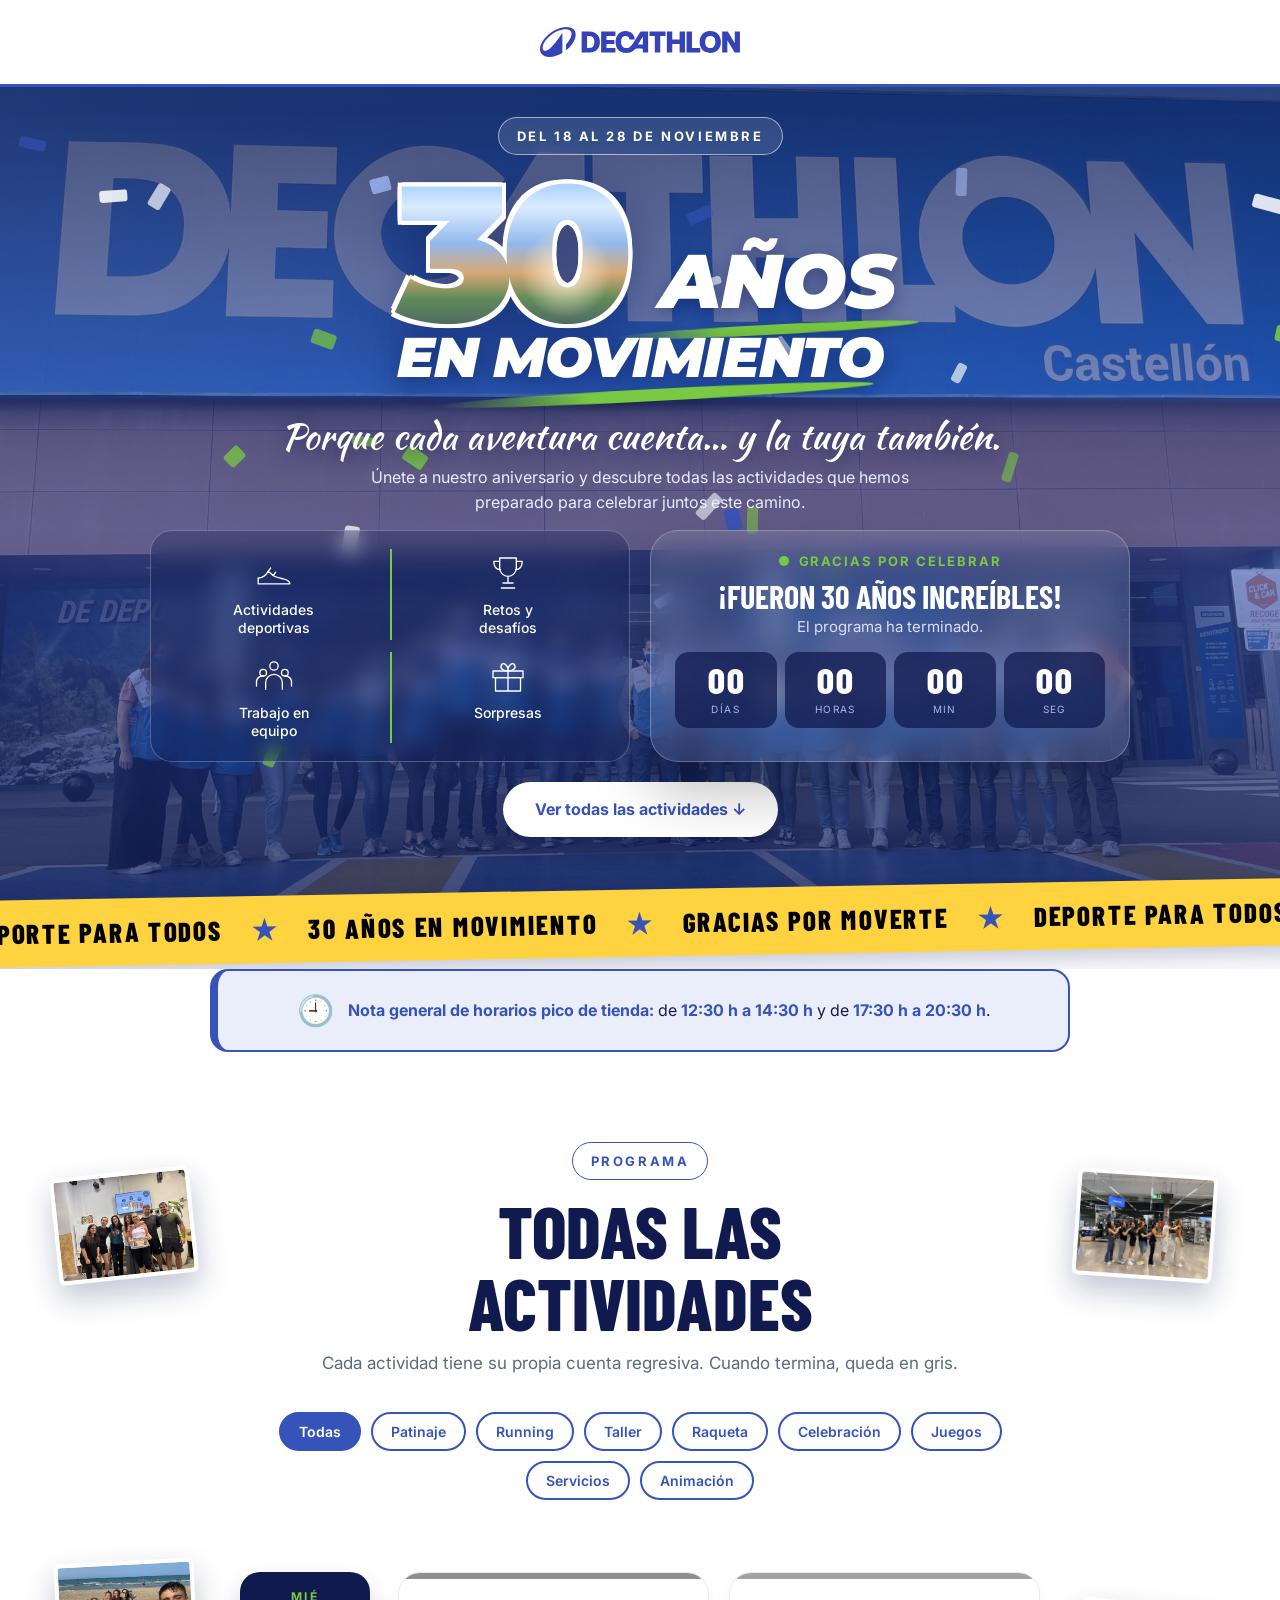
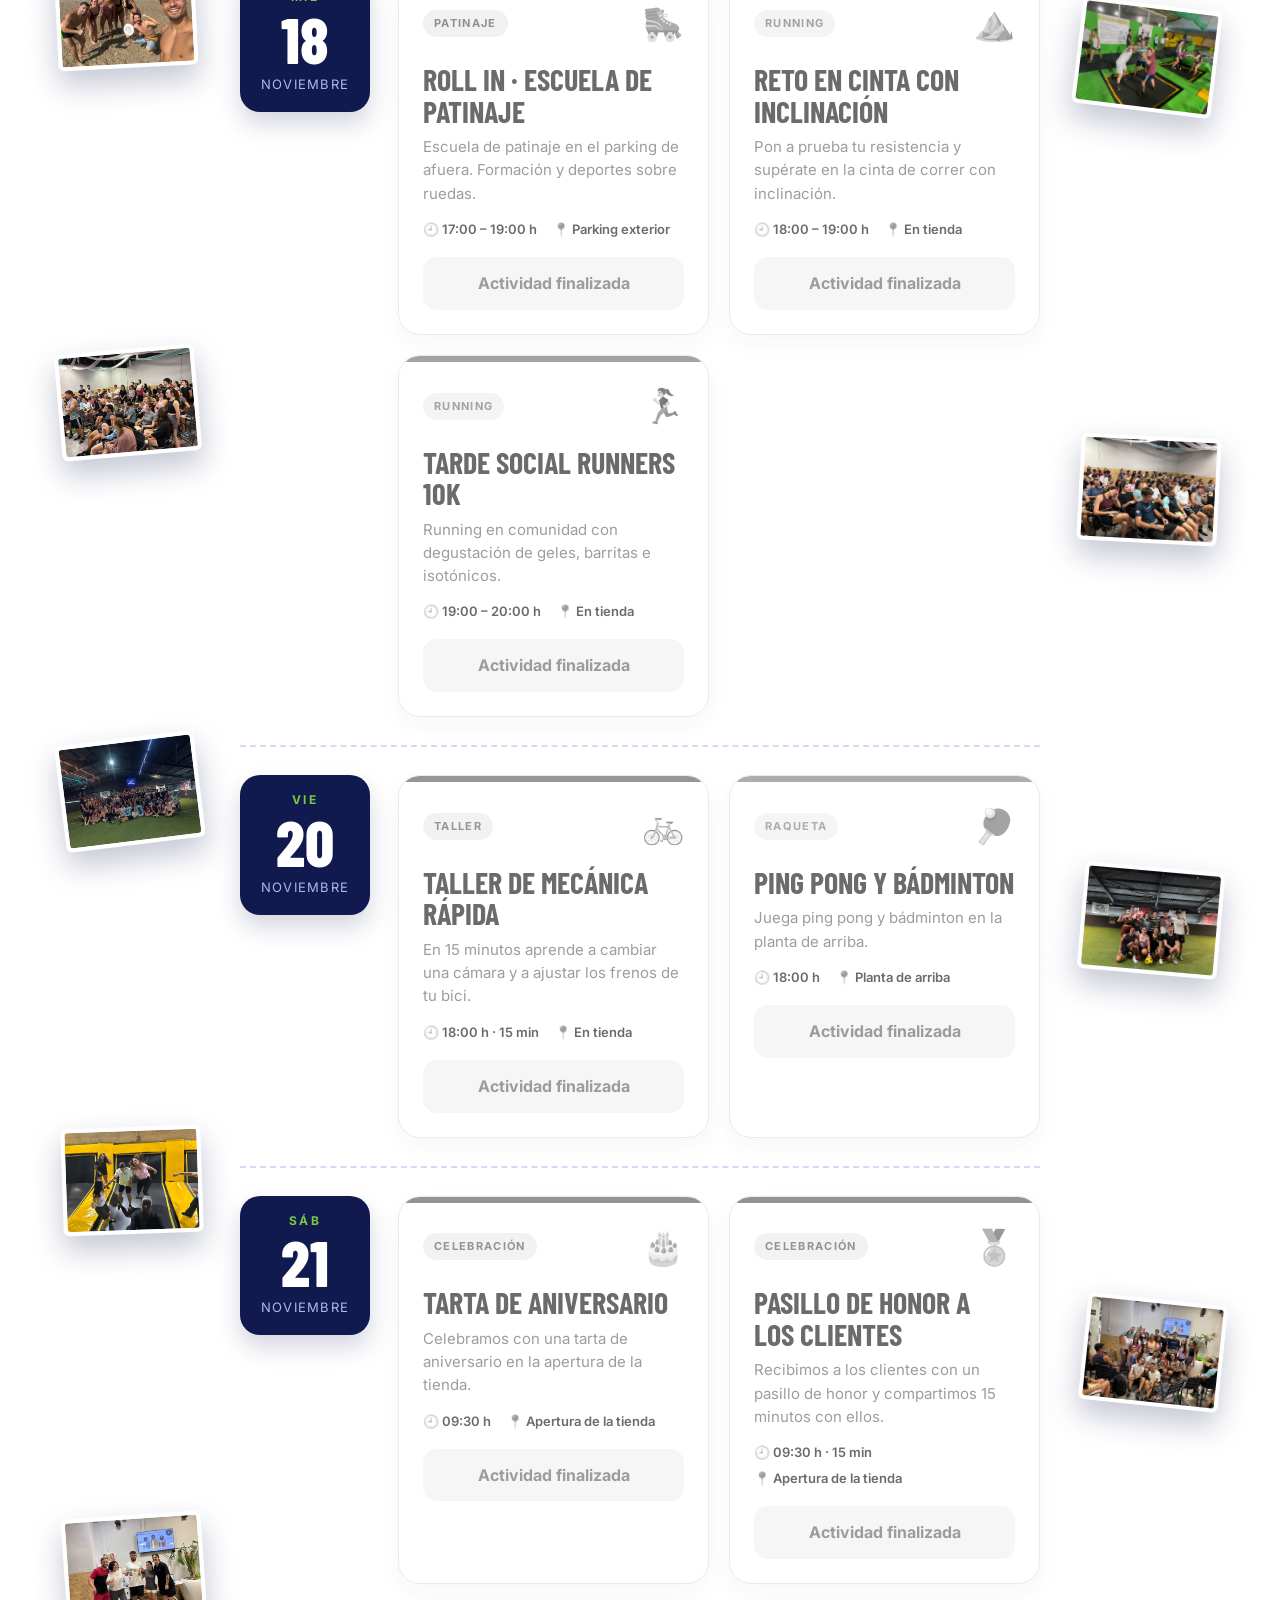
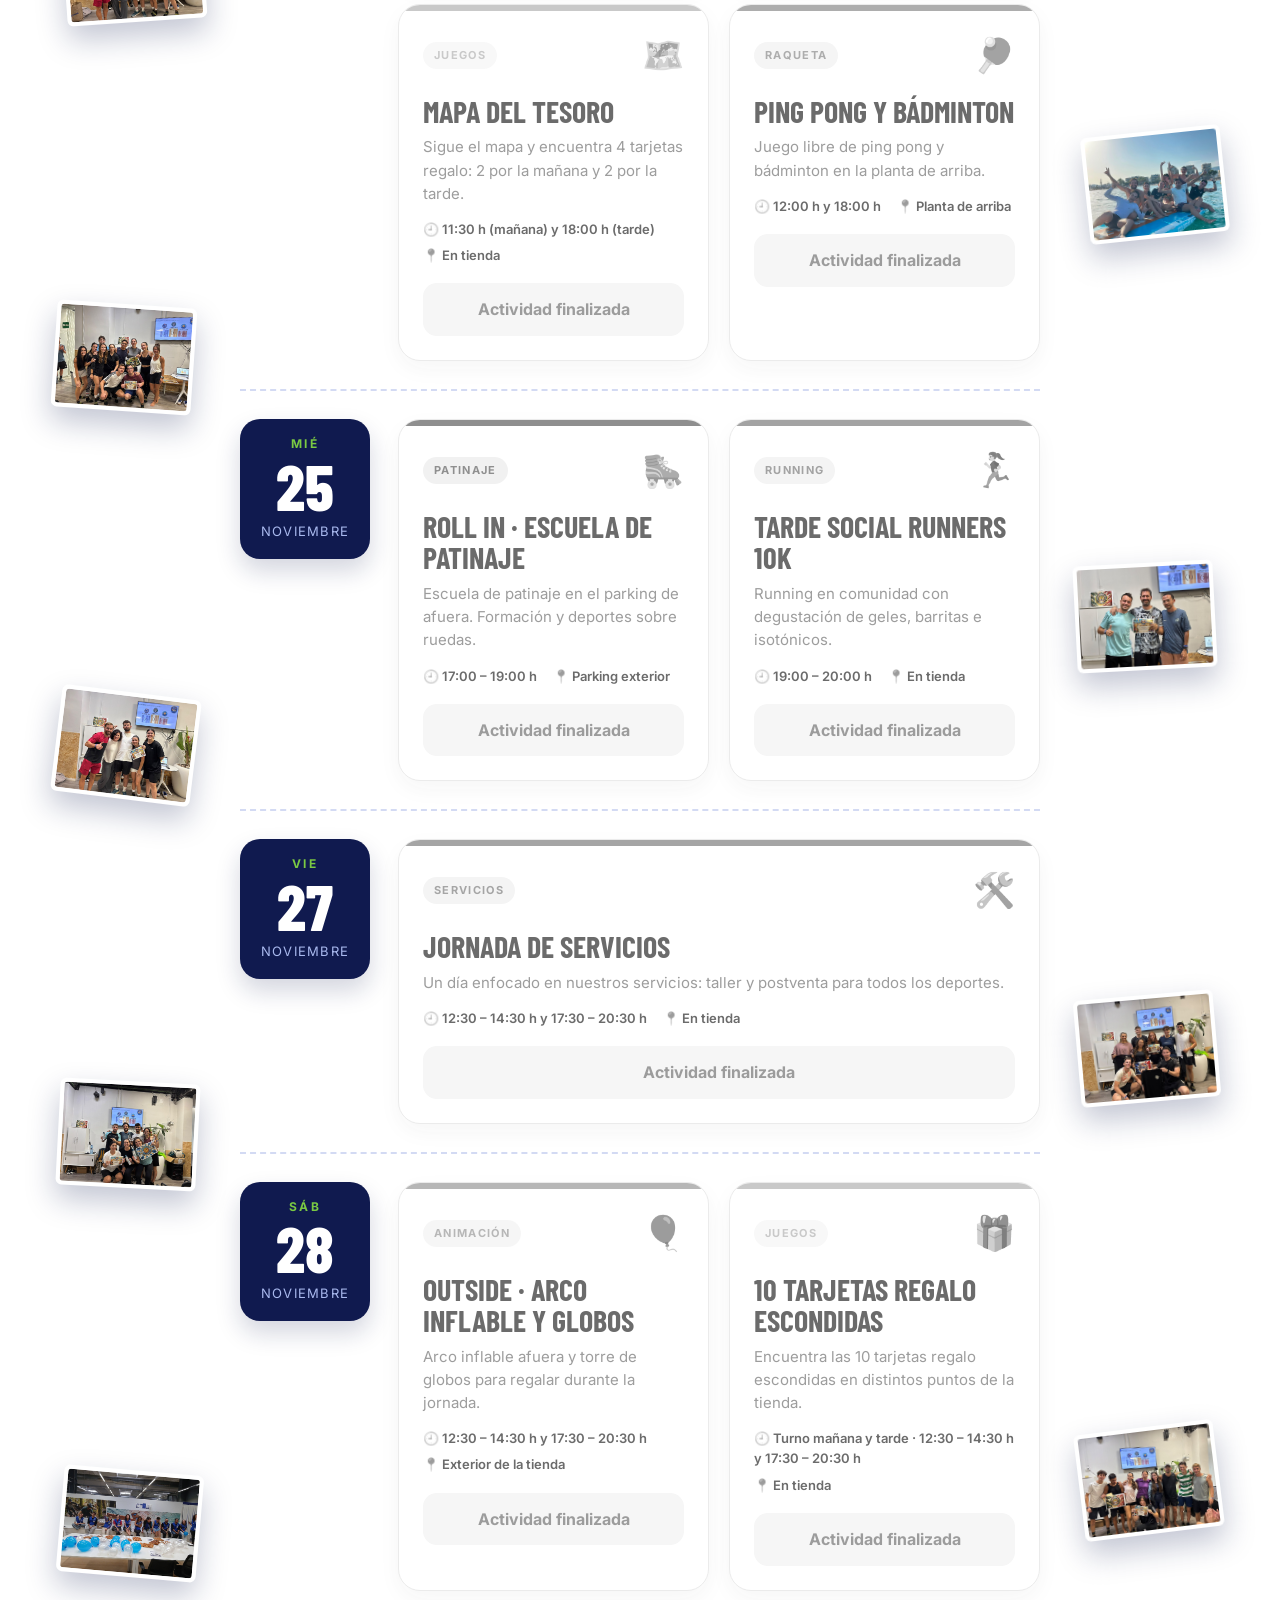
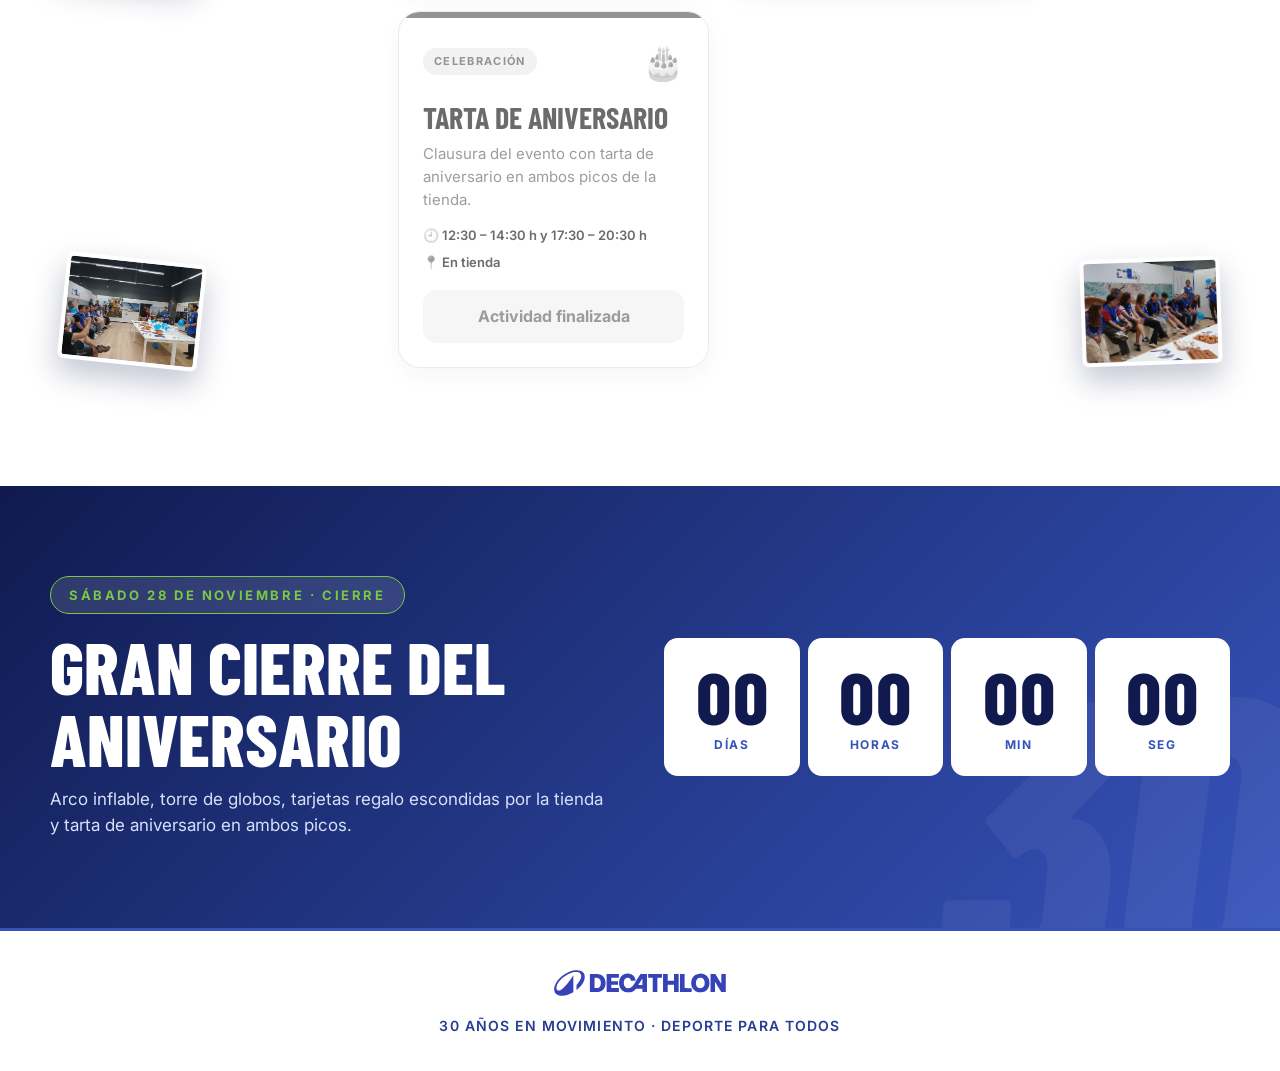
==== commit 55fd0c2e: "Add files via upload" ====
--- a/index.html
+++ b/index.html
@@ -21,37 +21,15 @@
 <main id="top">
   <section class="hero">
     <div class="hero__bg" aria-hidden="true">
-      <svg class="scene" viewBox="0 0 1440 900" preserveAspectRatio="xMidYMax slice">
-        <defs>
-          <filter id="b6" x="-20%" y="-20%" width="140%" height="140%"><feGaussianBlur stdDeviation="6"/></filter>
-          <filter id="b12" x="-20%" y="-20%" width="140%" height="140%"><feGaussianBlur stdDeviation="12"/></filter>
-          <filter id="b3" x="-20%" y="-20%" width="140%" height="140%"><feGaussianBlur stdDeviation="3.5"/></filter>
-          <radialGradient id="sun" cx="1130" cy="640" r="420" gradientUnits="userSpaceOnUse">
-            <stop offset="0" stop-color="#fff4dc" stop-opacity=".95"/><stop offset=".25" stop-color="#ffd9a8" stop-opacity=".55"/><stop offset="1" stop-color="#ffd9a8" stop-opacity="0"/>
-          </radialGradient>
-        </defs>
-        <rect width="1440" height="900" fill="url(#sun)"/>
-        <path d="M0 700 L180 560 L320 650 L520 520 L700 640 L900 500 L1100 620 L1300 520 L1440 600 V900 H0Z" fill="#7fa4e6" opacity=".75" filter="url(#b12)"/>
-        <path d="M0 770 L220 640 L420 740 L640 620 L860 740 L1060 650 L1440 760 V900 H0Z" fill="#4f7fcc" opacity=".8" filter="url(#b12)"/>
-        <!-- árboles izquierda -->
-        <g filter="url(#b12)" fill="#1f4a63">
-          <path d="M0 330 L60 640 L120 520 L150 900 L0 900Z"/><path d="M80 520 L140 760 L220 700 L240 900 L60 900Z" fill="#2c6a55"/>
-        </g>
-        <!-- risco derecho y personas -->
-        <g filter="url(#b12)"><path d="M980 900 L1080 770 L1200 730 L1440 650 V900Z" fill="#6a7fa8"/><path d="M1180 900 L1260 800 L1440 760 V900Z" fill="#8a95a8"/></g>
-        <g filter="url(#b6)" fill="#1b2a63">
-          <g transform="translate(1085 640)"><circle cx="0" cy="0" r="12"/><rect x="-14" y="12" width="28" height="64" rx="12"/><path d="M-10 20 L-30 -20 M10 20 L30 -20" stroke="#1b2a63" stroke-width="9" stroke-linecap="round"/></g>
-          <g transform="translate(1150 620)"><circle cx="0" cy="0" r="12"/><rect x="-14" y="12" width="28" height="70" rx="12"/><path d="M10 20 L32 -22" stroke="#1b2a63" stroke-width="9" stroke-linecap="round"/></g>
-          <g transform="translate(1215 650)"><circle cx="0" cy="0" r="11"/><rect x="-13" y="11" width="26" height="62" rx="12"/></g>
-          <g transform="translate(1285 590)"><circle cx="0" cy="0" r="13"/><rect x="-15" y="13" width="30" height="78" rx="12"/><path d="M-10 22 L-32 -26 M10 22 L32 -26" stroke="#1b2a63" stroke-width="10" stroke-linecap="round"/></g>
-        </g>
-      </svg>
-      <span class="cloud c1"></span><span class="cloud c2"></span><span class="cloud c3"></span>
+      <div class="slides">
+        <div class="slide on" style="background-image:url('images/hero-1.jpg')"></div>
+        <div class="slide" style="background-image:url('images/hero-2.jpg')"></div>
+      </div>
       <div class="confetti" id="confetti"></div>
     </div>
 
     <div class="wrap hero__in">
-      <p class="eyebrow">Del 16 al 28 de noviembre</p>
+      <p class="eyebrow">Del 18 al 28 de noviembre</p>
 
       <h1 class="mega" aria-label="30 años en movimiento">
         <span class="big30" data-text="30" aria-hidden="true">30</span>
@@ -61,6 +39,7 @@
       <p class="slogan">Porque cada aventura cuenta… y la tuya también.</p>
       <p class="lead">Únete a nuestro aniversario y descubre todas las actividades que hemos preparado para celebrar juntos este camino.</p>
 
+      <div class="hero__row">
       <div class="feats">
         <div><svg viewBox="0 0 48 48"><path d="M5 30c6 0 9-3 12-8l6 5c3 2 8 3 12 4 4 1 8 2 8 6H5z"/><path d="M17 22l3-4M23 27l3-4"/></svg>Actividades<br>deportivas</div>
         <div><svg viewBox="0 0 48 48"><path d="M14 6h20v12a10 10 0 0 1-20 0zM14 10H7c0 7 3 10 8 10M34 10h7c0 7-3 10-8 10M24 28v8M16 42h16M18 36h12"/></svg>Retos y<br>desafíos</div>
@@ -79,6 +58,7 @@
           <div><b data-u="s">00</b><small>seg</small></div>
         </div>
       </aside>
+      </div>
       <a class="btn" href="#programa">Ver todas las actividades ↓</a>
     </div>
 
@@ -90,49 +70,41 @@
     </div></div>
   </section>
 
+  <section class="note" aria-label="Nota general de horarios">
+    <div class="wrap note__in">
+      <span class="note__ico" aria-hidden="true">🕘</span>
+      <p><b>Nota general de horarios pico de tienda:</b> de <b>12:30 h a 14:30 h</b> y de <b>17:30 h a 20:30 h</b>.</p>
+    </div>
+  </section>
+
   <section class="section" id="programa">
-    <div class="wrap">
-      <div class="section__head">
-        <p class="eyebrow eyebrow--blue">Programa</p>
-        <h2 class="title">Todas las actividades</h2>
-        <p class="sub">Cada actividad tiene su propia cuenta regresiva. Descansamos los domingos.</p>
+    <div class="stage">
+      <div class="side side--l" data-side="l" aria-hidden="true"></div>
+      <div class="wrap wrap--center">
+        <div class="section__head">
+          <p class="eyebrow eyebrow--blue">Programa</p>
+          <h2 class="title">Todas las actividades</h2>
+          <p class="sub">Cada actividad tiene su propia cuenta regresiva. Cuando termina, queda en gris.</p>
+        </div>
+        <div class="filters" id="filters" role="tablist" aria-label="Filtrar por categoría"></div>
+        <div class="days" id="days"></div>
       </div>
-
-      <div class="filters" id="filters" role="tablist" aria-label="Filtrar por categoría"></div>
-
-      <div class="days" id="days"></div>
+      <div class="side side--r" data-side="r" aria-hidden="true"></div>
     </div>
   </section>
 
   <section class="section final" id="final">
     <div class="wrap final__in">
       <div>
-        <p class="eyebrow">Sábado 28 de noviembre</p>
-        <h2 class="title title--light">Gran fiesta de los 30</h2>
-        <p class="sub sub--light">Música en vivo, pastel gigante, sorteo de premios y reconocimiento a nuestra comunidad deportiva.</p>
+        <p class="eyebrow">Sábado 28 de noviembre · Cierre</p>
+        <h2 class="title title--light">Gran cierre del aniversario</h2>
+        <p class="sub sub--light">Arco inflable, torre de globos, tarjetas regalo escondidas por la tienda y tarta de aniversario en ambos picos.</p>
       </div>
       <div class="cd cd--xl" id="finalCd">
         <div><b data-u="d">00</b><small>días</small></div>
         <div><b data-u="h">00</b><small>horas</small></div>
         <div><b data-u="m">00</b><small>min</small></div>
         <div><b data-u="s">00</b><small>seg</small></div>
-      </div>
-    </div>
-  </section>
-
-  <section class="section" id="info">
-    <div class="wrap info">
-      <div class="info__card">
-        <h3>📍 Dónde</h3>
-        <p>Tienda Decathlon · [dirección de tu sucursal]</p>
-      </div>
-      <div class="info__card">
-        <h3>🕘 Horario</h3>
-        <p>Lunes a sábado, 9:00 – 21:00. Domingos sin actividades.</p>
-      </div>
-      <div class="info__card">
-        <h3>🎟️ Registro</h3>
-        <p>Entrada libre. Algunas actividades tienen cupo limitado, llega con tiempo.</p>
       </div>
     </div>
   </section>
--- a/styles.css
+++ b/styles.css
@@ -24,16 +24,14 @@
 .brand img{height:42px;width:auto;display:block}
 
 /* HERO */
-.hero{position:relative;color:#fff;overflow:hidden;padding:64px 0 0;isolation:isolate;
+.hero{position:relative;color:#fff;overflow:hidden;padding:30px 0 0;isolation:isolate;
   background:linear-gradient(180deg,#1c3a9e 0%,var(--blue) 35%,#5a86e0 70%,#8fb5f0 100%)}
-.hero__bg{position:absolute;inset:0;z-index:-1}
-.scene{position:absolute;left:0;right:0;bottom:0;width:100%;height:900px;max-height:100%}
-.hero__bg::after{content:"";position:absolute;inset:0;background:radial-gradient(ellipse at 50% 30%,rgba(54,83,186,0) 0%,rgba(16,26,79,.35) 100%)}
-.cloud{position:absolute;border-radius:50%;background:rgba(255,255,255,.5);filter:blur(40px)}
-.c1{width:380px;height:110px;top:12%;left:-60px}
-.c2{width:460px;height:130px;top:34%;right:-90px;opacity:.6}
-.c3{width:300px;height:90px;top:58%;left:8%;opacity:.45}
-.confetti{position:absolute;inset:0;pointer-events:none}
+.hero__bg{position:absolute;inset:0;z-index:-1;background:var(--navy)}
+.slides,.slide{position:absolute;inset:0}
+.slide{background-size:cover;background-position:center 35%;opacity:0;transform:scale(1.04);transition:opacity 1.6s ease,transform 7s ease-out}
+.slide.on{opacity:1;transform:scale(1.12)}
+.hero__bg::after{content:"";position:absolute;inset:0;background:linear-gradient(180deg,rgba(16,26,79,.72) 0%,rgba(54,83,186,.55) 50%,rgba(16,26,79,.8) 100%)}
+.confetti{position:absolute;inset:0;pointer-events:none;z-index:1}
 .confetti i{position:absolute;display:block;width:12px;height:26px;border-radius:3px;animation:float 7s ease-in-out infinite}
 @keyframes float{0%,100%{transform:translateY(0) rotate(var(--r))}50%{transform:translateY(-18px) rotate(calc(var(--r) + 25deg))}}
 
@@ -43,7 +41,7 @@
 
 /* 30 AÑOS */
 .mega{position:relative;display:flex;align-items:center;justify-content:center;gap:clamp(6px,2vw,24px);margin-top:6px}
-.big30{position:relative;isolation:isolate;font-family:'Montserrat',sans-serif;font-weight:900;font-size:clamp(150px,24vw,290px);line-height:.85;letter-spacing:-.07em;padding:0 .08em 0 .06em;
+.big30{position:relative;isolation:isolate;font-family:'Montserrat',sans-serif;font-weight:900;font-size:clamp(110px,15vw,210px);line-height:.85;letter-spacing:-.07em;padding:0 .08em 0 .06em;
   color:transparent;
   background:
     radial-gradient(circle at 72% 62%,#ffeccb 0,rgba(255,236,203,0) 22%),
@@ -54,40 +52,40 @@
 .swoosh{display:block;height:10px;border-radius:50%;background:linear-gradient(90deg,rgba(122,201,67,0),var(--lime) 35%,var(--lime));transform:rotate(-3deg);margin-top:4px;filter:drop-shadow(0 3px 6px rgba(0,0,0,.25))}
 .anos .swoosh{position:absolute;left:-20%;right:-10%;bottom:0}
 
-.mov{position:relative;font-family:'Montserrat',sans-serif;font-weight:900;font-style:italic;text-transform:uppercase;font-size:clamp(34px,6.4vw,86px);line-height:1;letter-spacing:-.02em;margin-top:-.1em;text-shadow:0 8px 24px rgba(10,20,80,.5);padding-bottom:22px}
+.mov{position:relative;font-family:'Montserrat',sans-serif;font-weight:900;font-style:italic;text-transform:uppercase;font-size:clamp(28px,4.4vw,60px);line-height:1;letter-spacing:-.02em;margin-top:-.1em;text-shadow:0 8px 24px rgba(10,20,80,.5);padding-bottom:22px}
 .mov .swoosh{position:absolute;left:8%;right:2%;bottom:6px;height:12px}
-.slogan{font-family:'Kaushan Script',cursive;font-size:clamp(26px,3.8vw,46px);line-height:1.1;margin:18px 0 8px;text-shadow:0 5px 18px rgba(10,20,80,.5);max-width:820px}
-.lead{max-width:600px;font-size:18px;color:#e8eeff;margin:6px 0 22px}
-
-.feats{display:grid;grid-template-columns:repeat(4,1fr);width:min(760px,100%);margin-bottom:28px;background:rgba(16,26,79,.28);backdrop-filter:blur(10px);border:1px solid rgba(255,255,255,.25);border-radius:22px;padding:18px 6px}
+.slogan{margin-top:10px!important;font-family:'Kaushan Script',cursive;font-size:clamp(22px,2.8vw,36px);line-height:1.1;margin:18px 0 8px;text-shadow:0 5px 18px rgba(10,20,80,.5);max-width:820px}
+.lead{max-width:600px;font-size:18px;color:#e8eeff;margin:0 0 16px;font-size:16px}
+
+.feats{display:grid;grid-template-columns:repeat(4,1fr);width:100%;margin-bottom:0;background:rgba(16,26,79,.28);backdrop-filter:blur(10px);border:1px solid rgba(255,255,255,.25);border-radius:22px;padding:18px 6px}
 .feats div{display:flex;flex-direction:column;align-items:center;gap:8px;padding:4px 10px;font-size:14px;font-weight:500;line-height:1.25}
 .feats div+div{border-left:2px solid var(--lime)}
 .feats svg{width:40px;height:40px;stroke:#fff;fill:none;stroke-width:1.6;stroke-linecap:round;stroke-linejoin:round}
 
-.btn{display:inline-block;background:#fff;color:var(--blue);font-weight:700;padding:15px 32px;border-radius:99px;box-shadow:0 12px 28px rgba(10,20,80,.35);transition:transform .2s,box-shadow .2s;margin-top:26px}
+.btn{display:inline-block;background:#fff;color:var(--blue);font-weight:700;padding:15px 32px;border-radius:99px;box-shadow:0 12px 28px rgba(10,20,80,.35);transition:transform .2s,box-shadow .2s;margin-top:20px}
 .btn:hover{transform:translateY(-3px);box-shadow:0 18px 34px rgba(10,20,80,.4)}
 
 /* NEXT CARD */
-.next{width:min(640px,100%);text-align:center;background:rgba(255,255,255,.1);border:1px solid rgba(255,255,255,.25);backdrop-filter:blur(14px);border-radius:28px;padding:30px;box-shadow:0 30px 60px rgba(0,0,0,.25)}
+.next{width:min(640px,100%);text-align:center;background:rgba(255,255,255,.1);border:1px solid rgba(255,255,255,.25);backdrop-filter:blur(14px);border-radius:28px;padding:20px 24px;box-shadow:0 30px 60px rgba(0,0,0,.25)}
 .next__label{display:flex;justify-content:center;align-items:center;gap:10px;font-weight:700;font-size:13px;letter-spacing:.15em;text-transform:uppercase;color:var(--lime)}
 .dot{width:10px;height:10px;border-radius:50%;background:var(--lime);animation:pulse 1.6s infinite}
 @keyframes pulse{0%{box-shadow:0 0 0 0 rgba(255,210,63,.7)}100%{box-shadow:0 0 0 14px rgba(255,210,63,0)}}
-.next h2{font-family:var(--font-d);font-size:40px;line-height:1.05;margin:12px 0 4px;text-transform:uppercase}
-.next__when{color:#d7e0fa;margin-bottom:22px;font-size:15px}
+.next h2{font-family:var(--font-d);font-size:32px;line-height:1.05;margin:8px 0 2px;text-transform:uppercase}
+.next__when{color:#d7e0fa;margin-bottom:14px;font-size:15px}
 
 /* COUNTDOWN */
 .cd{display:grid;grid-template-columns:repeat(4,1fr);gap:8px}
 .cd>div{display:flex;flex-direction:column;align-items:center;background:var(--navy);color:#fff;border-radius:14px;padding:10px 4px}
 .cd b{font-family:var(--font-d);font-size:30px;font-weight:800;line-height:1;font-variant-numeric:tabular-nums}
 .cd small{font-size:10px;letter-spacing:.14em;text-transform:uppercase;color:#a9b9ee;margin-top:4px}
-.cd--lg b{font-size:46px}
-.cd--lg>div{padding:16px 4px;background:rgba(16,26,79,.75)}
+.cd--lg b{font-size:36px}
+.cd--lg>div{padding:10px 4px;background:rgba(16,26,79,.75)}
 .cd--xl>div{padding:22px 6px;background:#fff;color:var(--navy)}
 .cd--xl b{font-size:clamp(40px,6vw,72px)}
 .cd--xl small{color:var(--blue);font-weight:700;font-size:12px}
 
 /* MARQUEE */
-.marquee-wrap{position:relative;overflow:hidden;padding:18px 0;background:linear-gradient(180deg,transparent 50%,#fff 50%)}
+.marquee-wrap{position:relative;overflow:hidden;padding:14px 0;background:linear-gradient(180deg,transparent 50%,#fff 50%)}
 .marquee{background:#ffd23f;color:#000;overflow:hidden;white-space:nowrap;transform:rotate(-1deg) scale(1.05);box-shadow:0 8px 24px rgba(10,20,80,.25)}
 .marquee__track{display:inline-flex;gap:28px;padding:12px 0;font-family:var(--font-d);font-weight:800;font-size:26px;letter-spacing:.08em;animation:slide 26s linear infinite}
 .marquee__track span:nth-child(even){color:var(--blue)}
@@ -136,7 +134,8 @@
 .card.live .state,.card.done .state{display:block}
 .card.live .state{background:#e6f9ec;color:#128a3c}
 .card.live .state::before{content:"● "}
-.card.done{opacity:.55;filter:grayscale(.6)}
+.card.done{opacity:.65;filter:grayscale(1)}
+.card.done:hover{transform:none}
 .card.done .state{background:#eef1f3;color:#667}
 .card.hide,.day.hide{display:none}
 
@@ -145,12 +144,6 @@
 .final::after{content:"30";position:absolute;right:-20px;bottom:-110px;font-family:var(--font-d);font-style:italic;font-weight:800;font-size:420px;line-height:1;color:rgba(255,255,255,.05);pointer-events:none}
 .final__in{position:relative;display:grid;grid-template-columns:1fr 1fr;gap:48px;align-items:center;z-index:1}
 .final .eyebrow{color:var(--lime);border-color:var(--lime);margin-bottom:16px}
-
-/* INFO */
-.info{display:grid;grid-template-columns:repeat(auto-fit,minmax(260px,1fr));gap:20px}
-.info__card{background:var(--sky);border-radius:var(--radius);padding:28px}
-.info__card h3{font-family:var(--font-d);font-size:28px;text-transform:uppercase;color:var(--blue-d);margin-bottom:8px}
-.info__card p{color:var(--ink)}
 
 /* FOOT */
 .foot{background:#fff;border-top:3px solid var(--blue);color:var(--blue-d);padding:34px 0}
@@ -176,3 +169,85 @@
   .anos{margin-top:8%}
 }
 @media (prefers-reduced-motion:reduce){*{animation:none!important;transition:none!important}}
+
+/* NOTA DE HORARIOS */
+.note{background:#fff;padding:6px 0 0}
+.note__in{display:flex;align-items:center;justify-content:center;gap:14px;background:var(--sky);border:2px solid var(--blue);border-left-width:8px;border-radius:18px;padding:16px 22px;max-width:860px;margin-top:-6px}
+.note__ico{font-size:30px}
+.note p{color:var(--navy);font-size:16px}
+.note b{color:var(--blue)}
+
+/* ESCENARIO + FOTOS LATERALES */
+.section{overflow-x:clip}
+.stage{position:relative}
+.wrap--center{width:min(840px,100% - 32px)}
+.side{display:none}
+.ph{margin:0;background:#fff;padding:8px 8px 8px;border-radius:6px;box-shadow:0 14px 30px rgba(16,26,79,.25);transition:transform .35s,box-shadow .35s}
+.ph img{display:block;width:100%;aspect-ratio:4/3;object-fit:cover;border-radius:3px}
+
+
+.hero__row{display:grid;grid-template-columns:1fr 1fr;gap:20px;width:min(980px,100%);align-items:stretch}
+.hero__row .feats{grid-template-columns:repeat(2,1fr);row-gap:12px;align-content:center}
+.hero__row .feats div:nth-child(3){border-left:0}
+.hero__row .next{width:100%}
+@media (max-width:820px){.hero__row{grid-template-columns:1fr}.hero__row .feats{grid-template-columns:repeat(2,1fr)}}
+/* fotos más grandes, pegadas al borde */
+.wrap--center{width:min(800px,100% - 32px)}
+
+
+/* visor ampliado */
+.ph img{cursor:zoom-in}
+.lightbox{position:fixed;inset:0;z-index:100;display:grid;place-items:center;padding:24px;background:rgba(10,16,48,.88);backdrop-filter:blur(6px);opacity:0;visibility:hidden;transition:opacity .25s,visibility .25s;cursor:zoom-out}
+.lightbox.open{opacity:1;visibility:visible}
+.lightbox img{max-width:min(94vw,1400px);max-height:90vh;width:auto;height:auto;border:10px solid #fff;border-radius:8px;box-shadow:0 30px 80px rgba(0,0,0,.6);cursor:default;transform:scale(.92);transition:transform .3s}
+.lightbox.open img{transform:scale(1)}
+.lightbox button{position:absolute;top:16px;right:20px;width:44px;height:44px;border:0;border-radius:50%;background:#fff;color:var(--blue);font-size:30px;line-height:1;cursor:pointer}
+
+/* galerías móviles entre días */
+.gal{display:none}
+@media (max-width:1199px){
+  .gal{display:block;padding:26px 0 30px}
+  .filtered .gal{display:none}
+  .gal__stage{position:relative;width:min(84vw,420px);aspect-ratio:4/3.25;margin:0 auto}
+  .gal__slide{position:absolute;inset:0;opacity:0;transform:rotate(var(--r)) scale(.94);transition:opacity .6s ease,transform .6s ease;pointer-events:none}
+  .gal__slide.on{opacity:1;transform:rotate(calc(var(--r) / 2)) scale(1);pointer-events:auto}
+  .gal__slide img{height:100%;aspect-ratio:auto}
+  .gal__dots{display:flex;justify-content:center;gap:4px;margin-top:10px}
+  .gal__dots button{width:26px;height:26px;border:0;background:transparent;cursor:pointer;display:grid;place-items:center;padding:0}
+  .gal__dots button::before{content:"";width:9px;height:9px;border-radius:50%;background:#c3cdee;transition:.25s}
+  .gal__dots button.on::before{background:var(--blue);width:22px;border-radius:6px}
+}
+
+/* HERO MÓVIL: todo en una sola pantalla */
+@media (max-width:700px){
+  .hero{padding-top:18px}
+  .hero .eyebrow{font-size:11px;letter-spacing:.12em;padding:6px 14px}
+  .big30{font-size:37vw}
+  .anos{font-size:9vw;margin-top:11%}
+  .mov{font-size:9.6vw;padding-bottom:16px}
+  .slogan{font-size:6.2vw;margin:2px 0 14px!important}
+  .hero .lead{display:none}
+  .hero__row{gap:12px}
+  .hero__row .feats{grid-template-columns:repeat(4,1fr);padding:10px 0;border-radius:16px}
+  .hero__row .feats div:nth-child(3){border-left:2px solid var(--lime)}
+  .feats div{font-size:10.5px;padding:2px 4px;gap:5px}
+  .feats svg{width:28px;height:28px}
+  .next{padding:14px 14px 16px;border-radius:20px}
+  .next h2{font-size:25px}
+  .next__when{font-size:13px;margin-bottom:10px}
+  .cd--lg b{font-size:28px}
+  .cd--lg>div{padding:8px 2px}
+  .btn{margin-top:14px;padding:12px 24px;font-size:14px}
+  .hero__in{padding-bottom:22px}
+  .marquee__track{font-size:20px;padding:8px 0}
+}
+
+/* FOTOS LATERALES: proporcionales a cualquier pantalla de PC (≥1100px) */
+@media (min-width:1200px){
+  .stage{--side:clamp(100px,calc((100vw - 800px) / 2 - 100px),340px)}
+  .side{display:flex;flex-direction:column;justify-content:space-between;gap:20px;position:absolute;top:30px;bottom:30px;width:var(--side);pointer-events:none}
+  .side--l{right:calc(50% + 400px + 40px)}
+  .side--r{left:calc(50% + 400px + 40px)}
+  .side .ph{padding:calc(var(--side) * .03);pointer-events:auto;transform:translateX(var(--x)) rotate(var(--r))}
+  .side .ph:hover{transform:translateX(var(--x)) rotate(0deg) scale(1.12);box-shadow:0 22px 44px rgba(16,26,79,.35);z-index:3}
+}
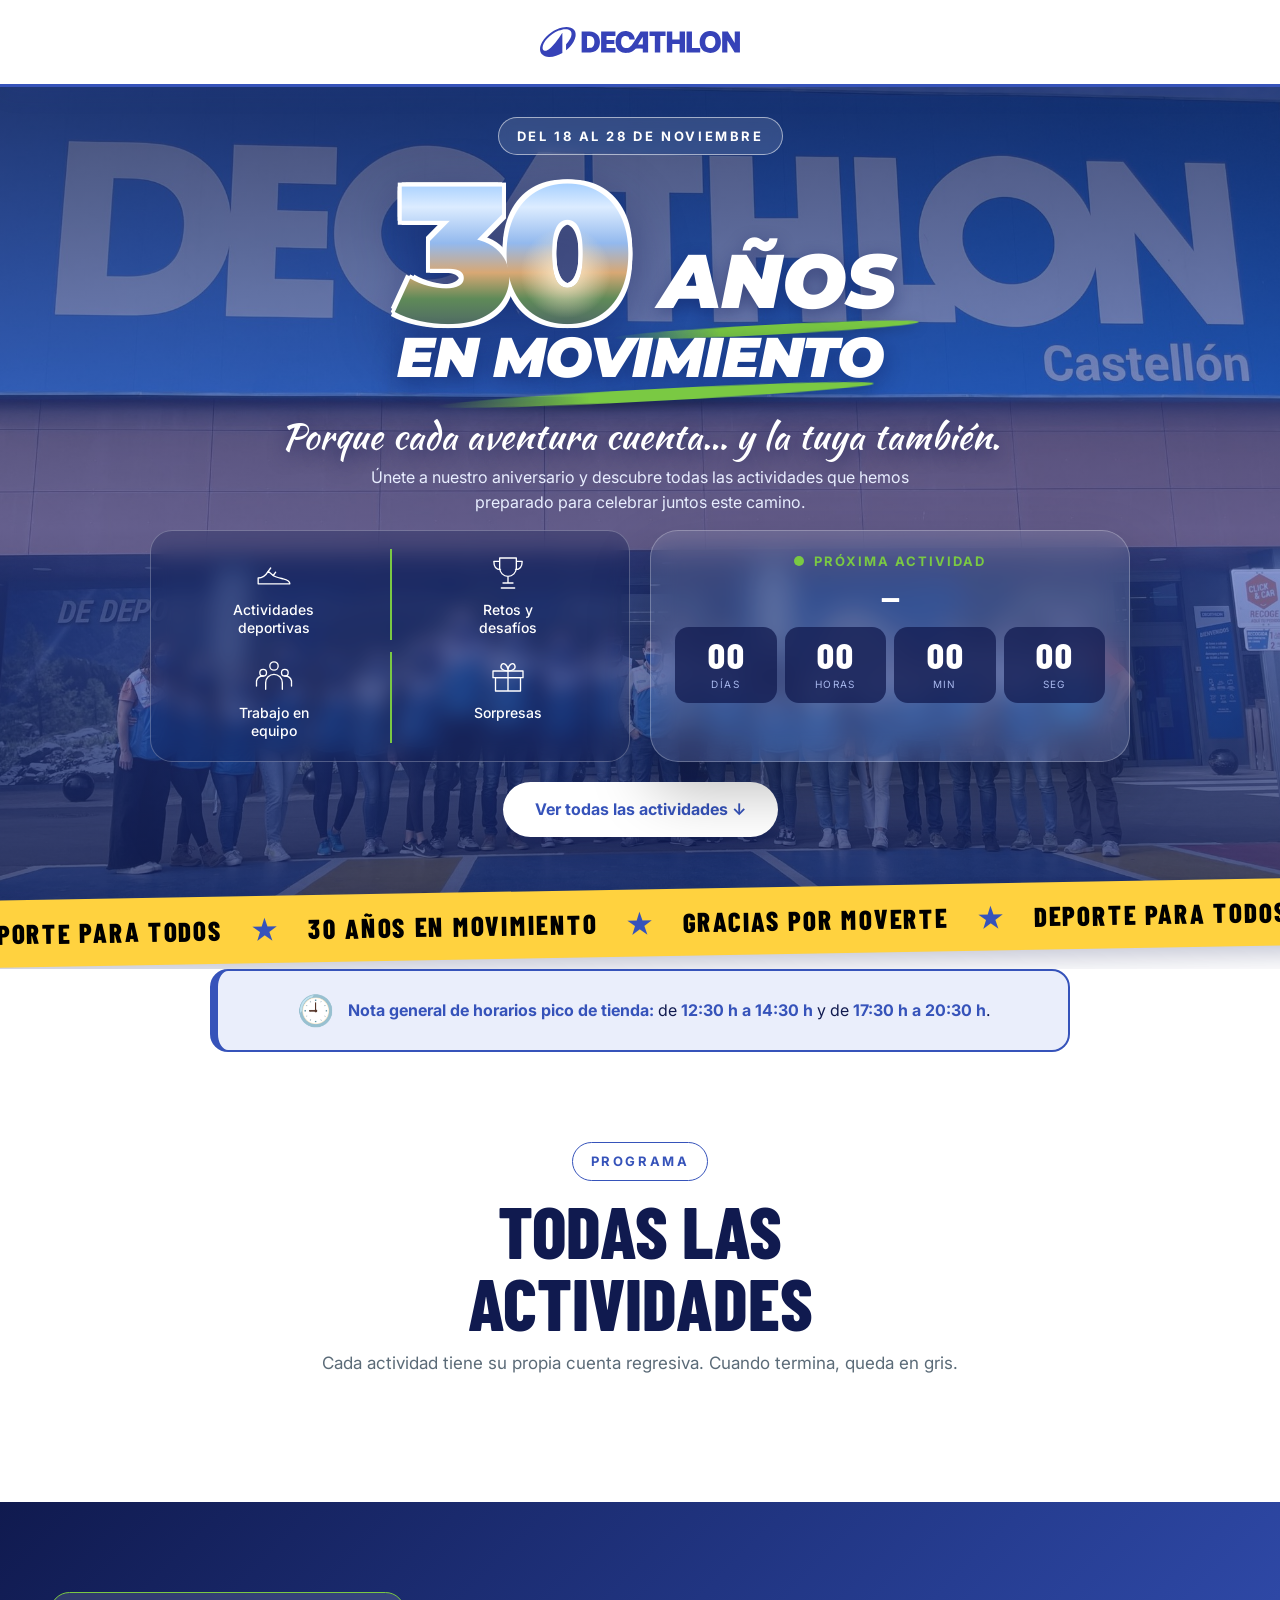
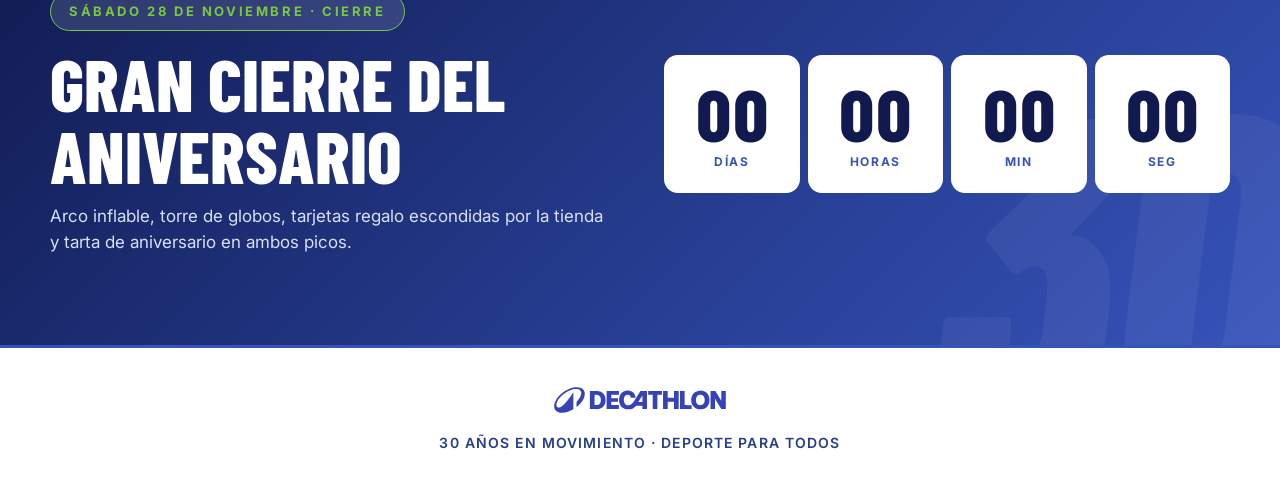
==== commit e9603ea4: "Update index.html" ====
--- a/index.html
+++ b/index.html
@@ -86,7 +86,7 @@
           <h2 class="title">Todas las actividades</h2>
           <p class="sub">Cada actividad tiene su propia cuenta regresiva. Cuando termina, queda en gris.</p>
         </div>
-        <div class="filters" id="filters" role="tablist" aria-label="Filtrar por categoría"></div>
+        <!-- <div class="filters" id="filters" role="tablist" aria-label="Filtrar por categoría"></div> -->
         <div class="days" id="days"></div>
       </div>
       <div class="side side--r" data-side="r" aria-hidden="true"></div>
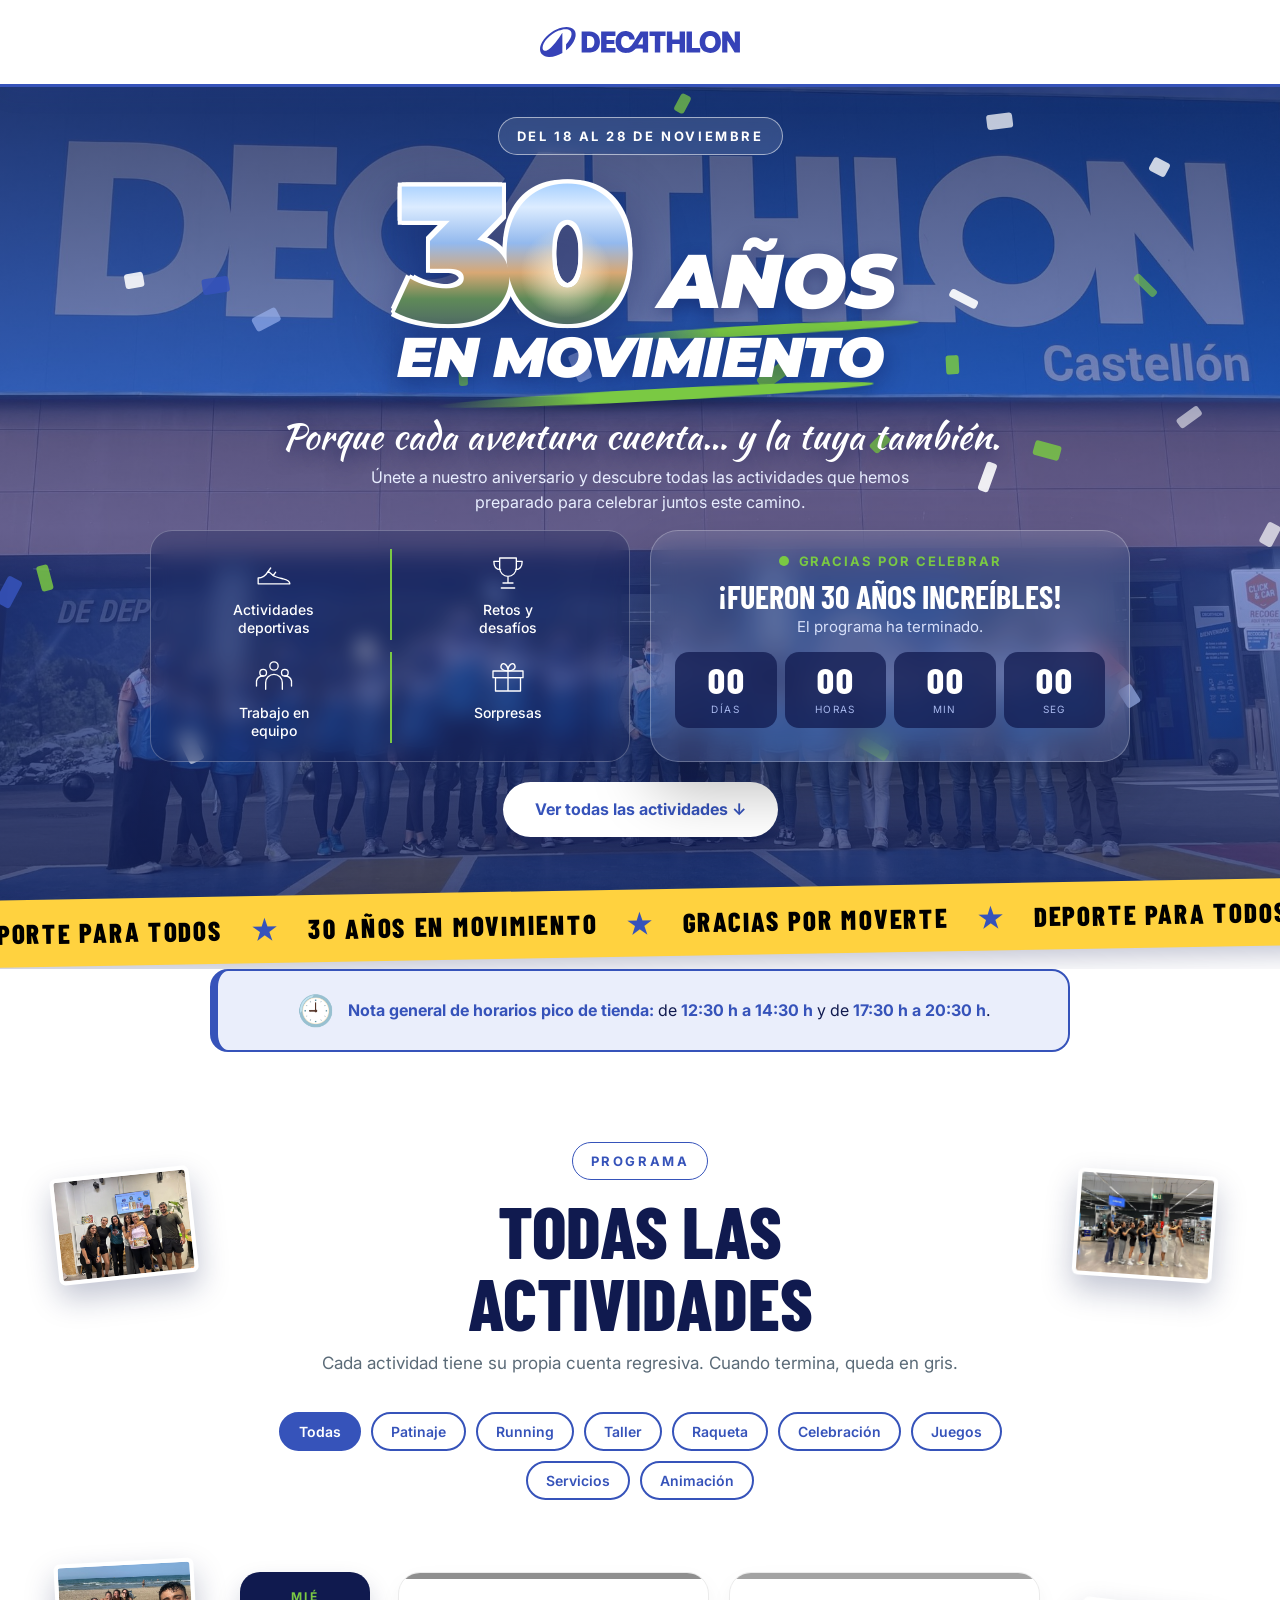
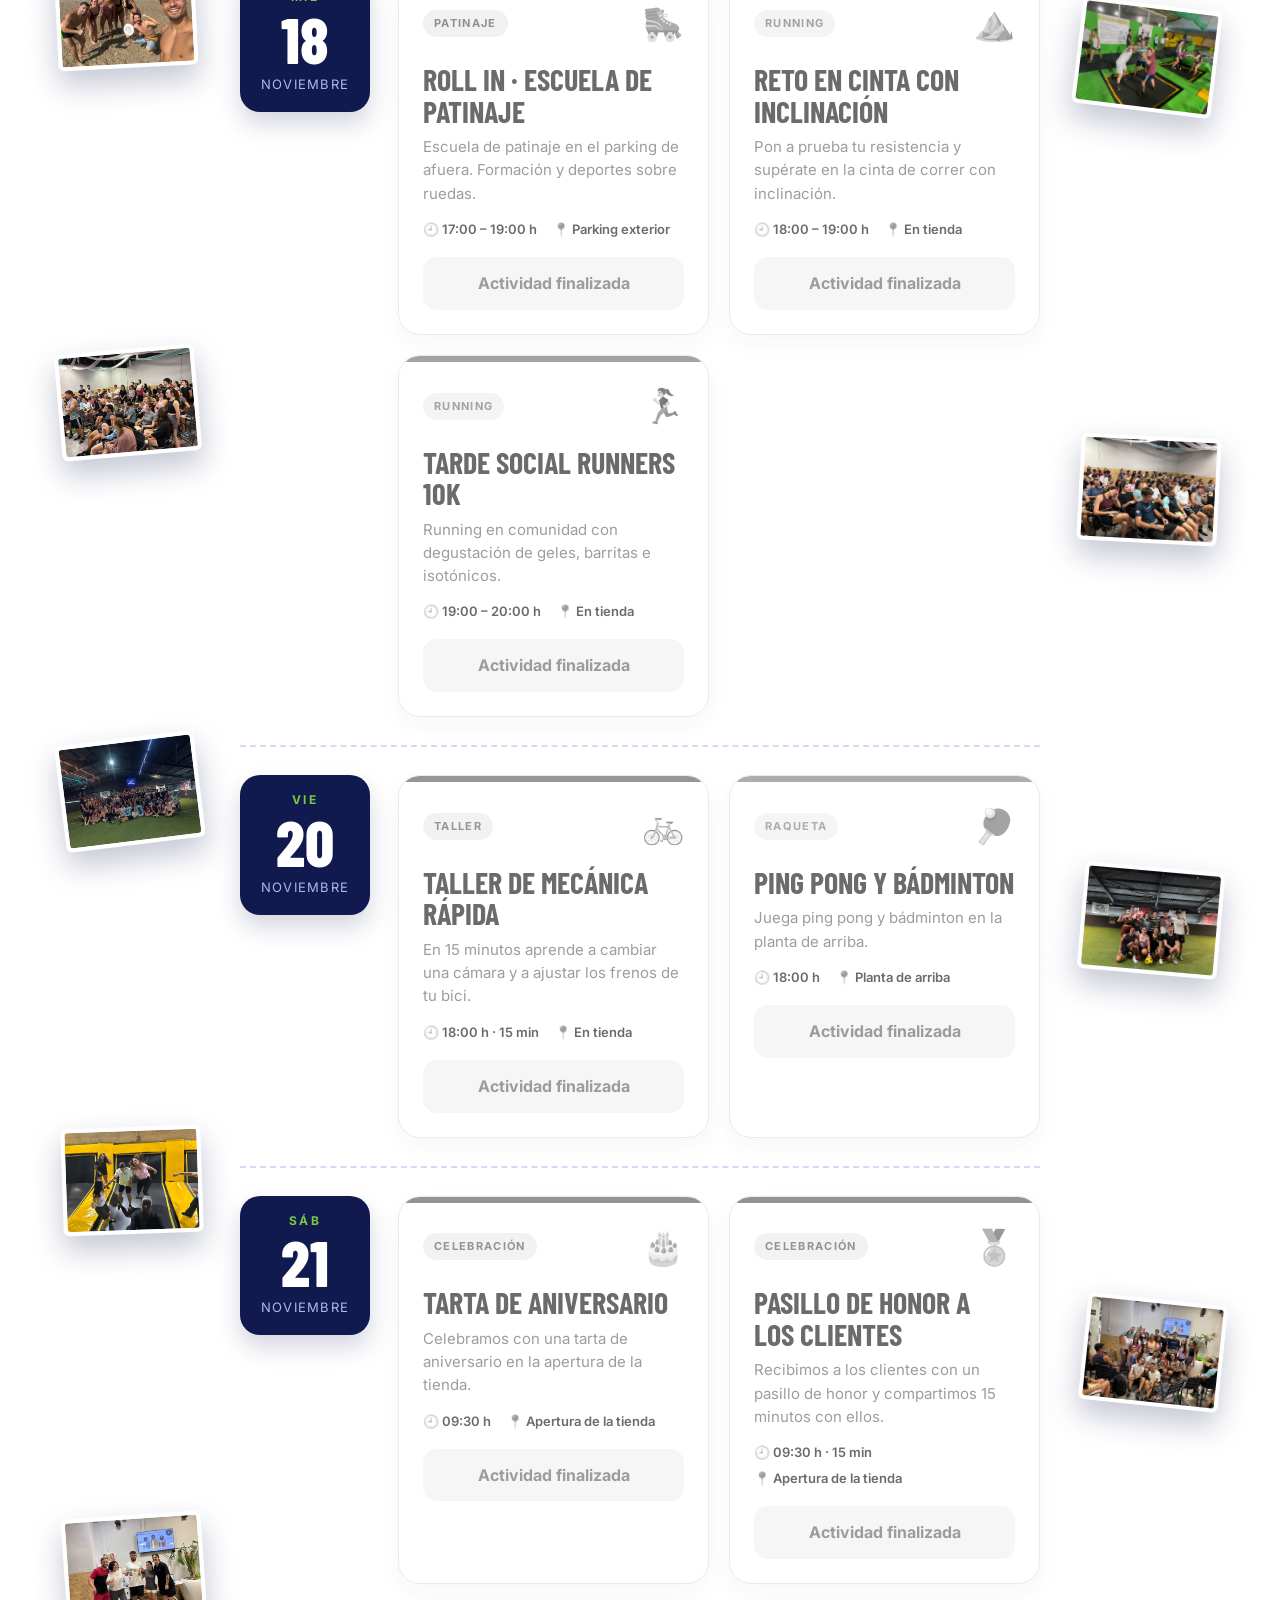
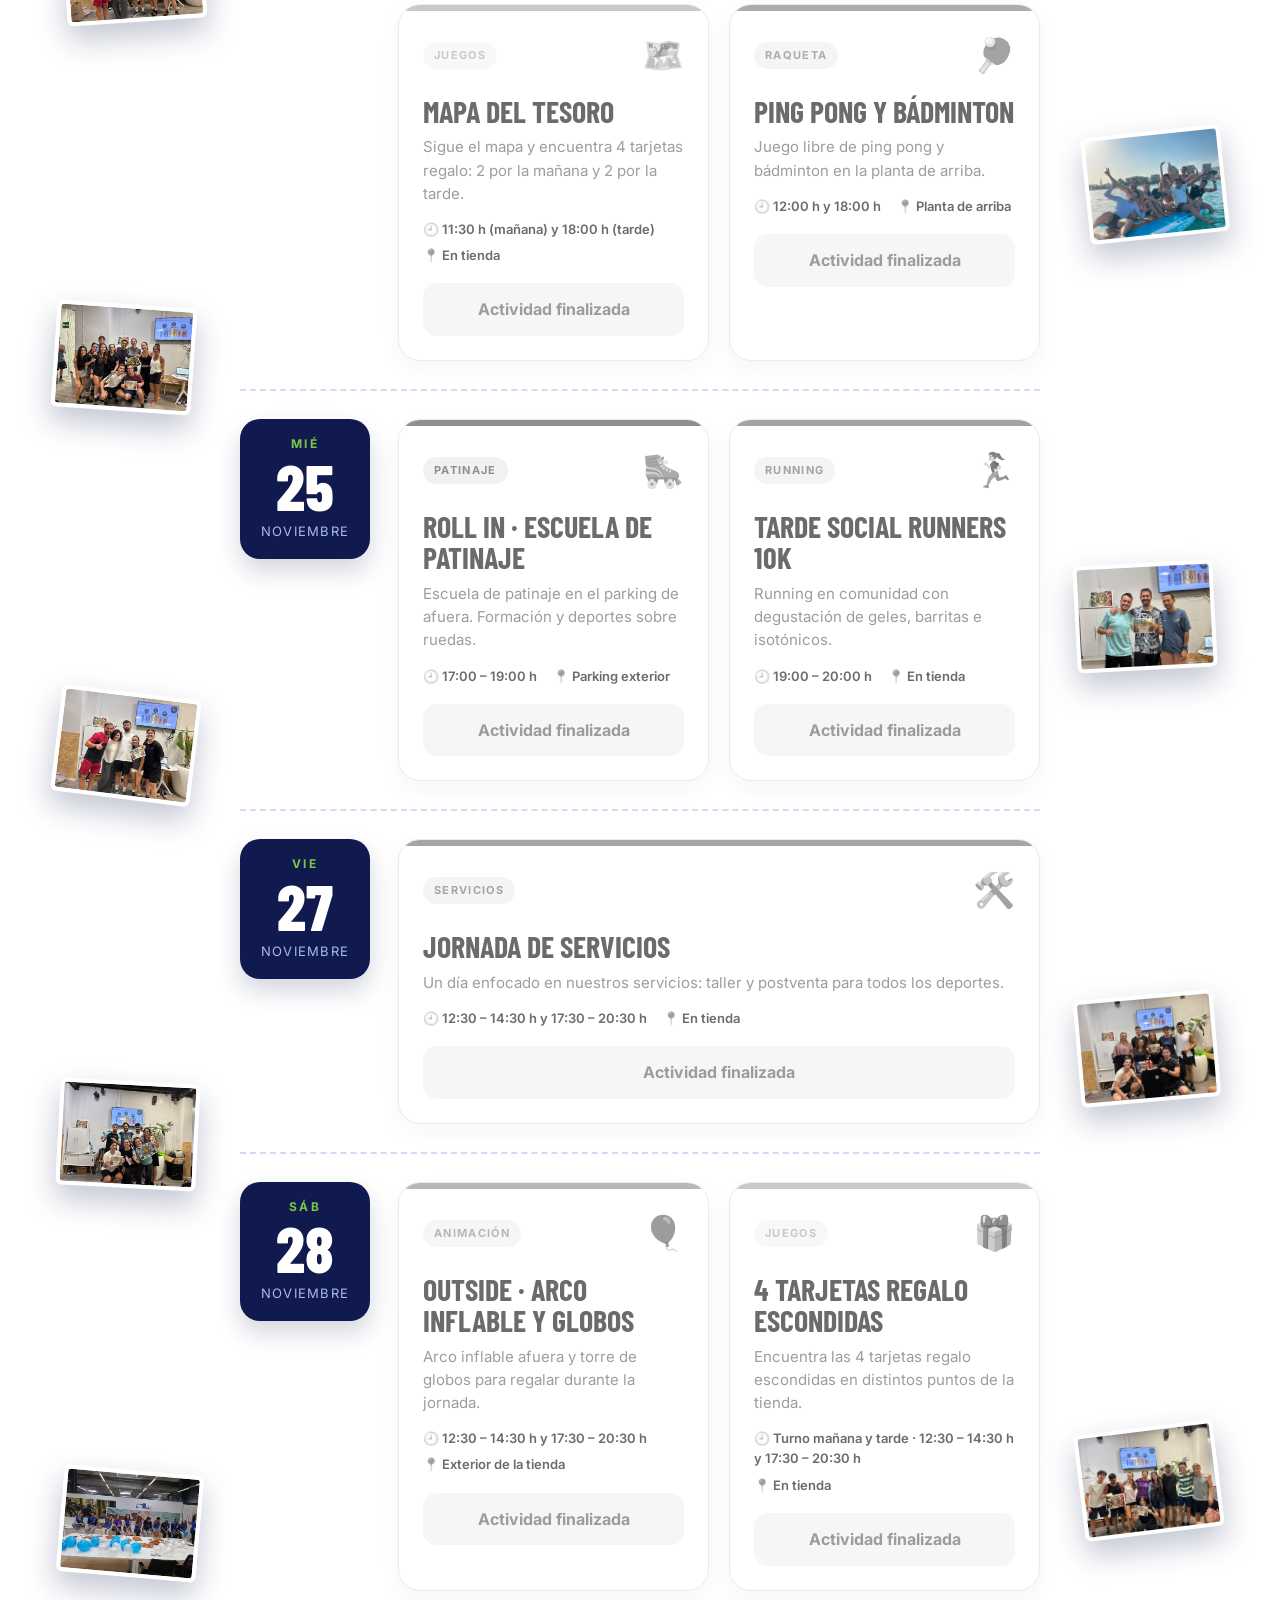
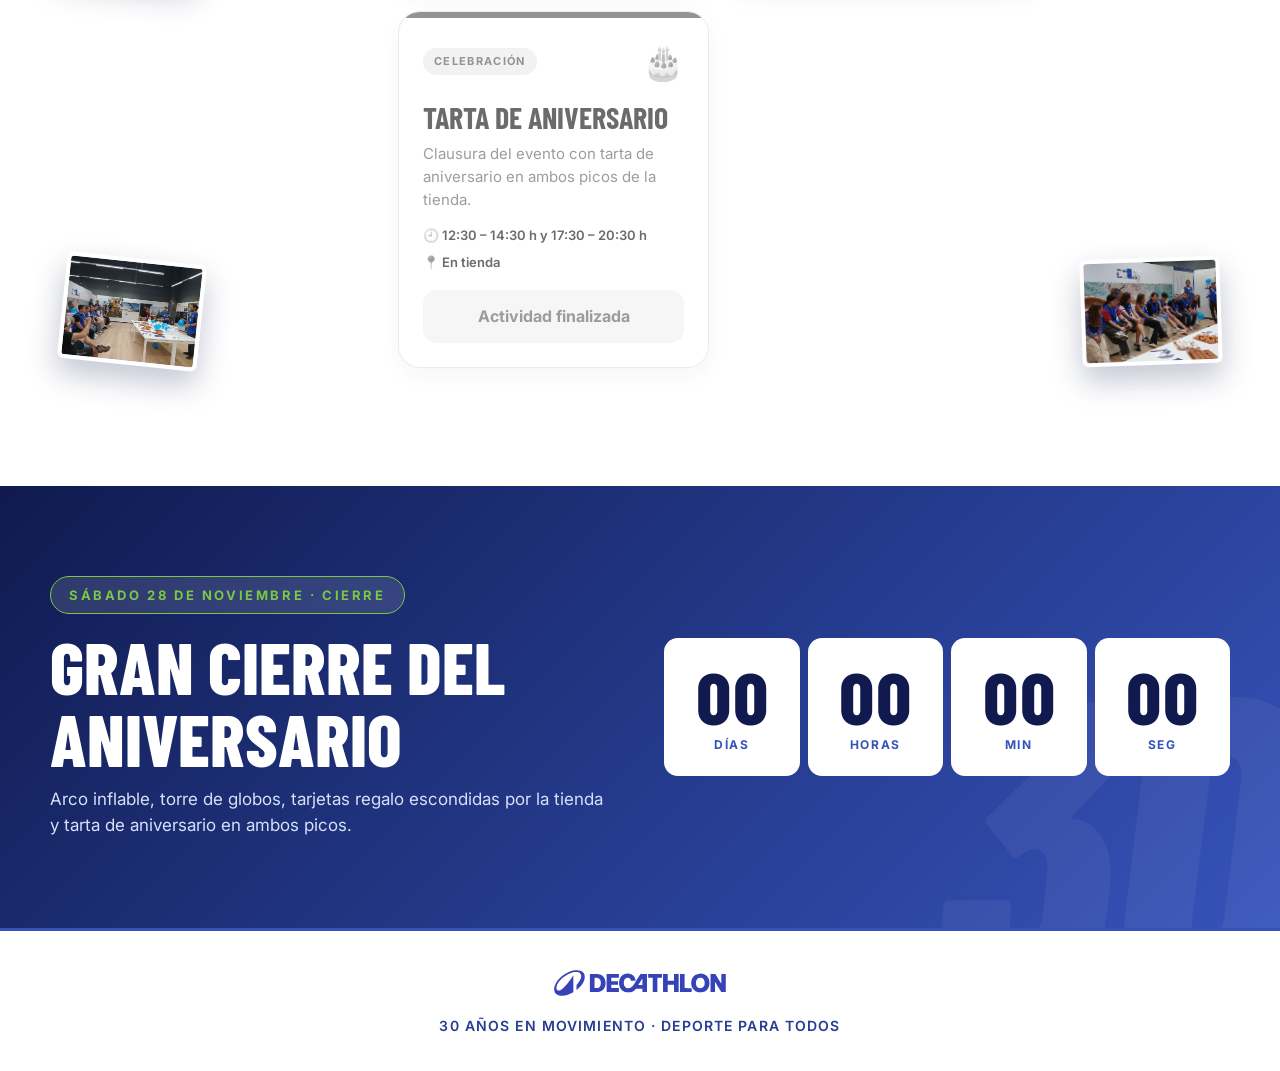
==== commit 06853826: "Update index.html" ====
--- a/index.html
+++ b/index.html
@@ -86,7 +86,7 @@
           <h2 class="title">Todas las actividades</h2>
           <p class="sub">Cada actividad tiene su propia cuenta regresiva. Cuando termina, queda en gris.</p>
         </div>
-        <!-- <div class="filters" id="filters" role="tablist" aria-label="Filtrar por categoría"></div> -->
+        <div class="filters" id="filters" role="tablist" aria-label="Filtrar por categoría"></div>
         <div class="days" id="days"></div>
       </div>
       <div class="side side--r" data-side="r" aria-hidden="true"></div>
